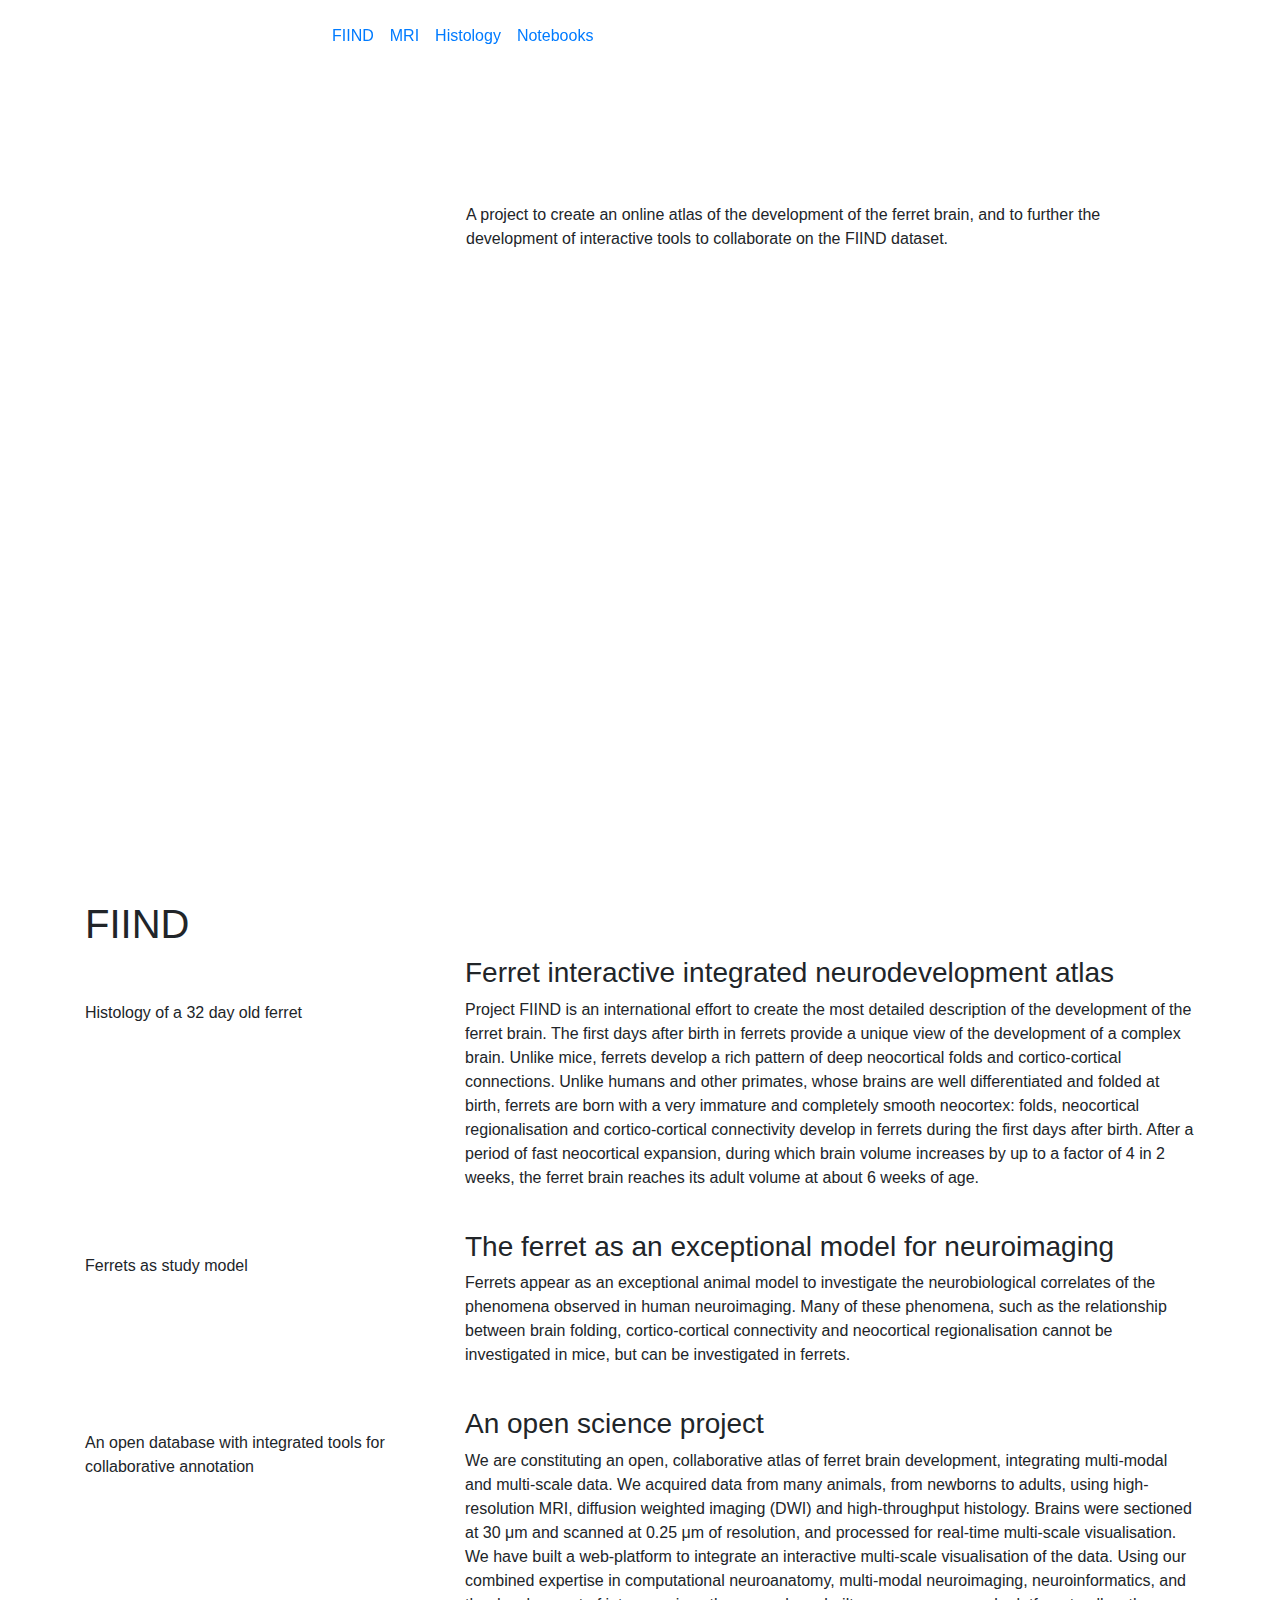
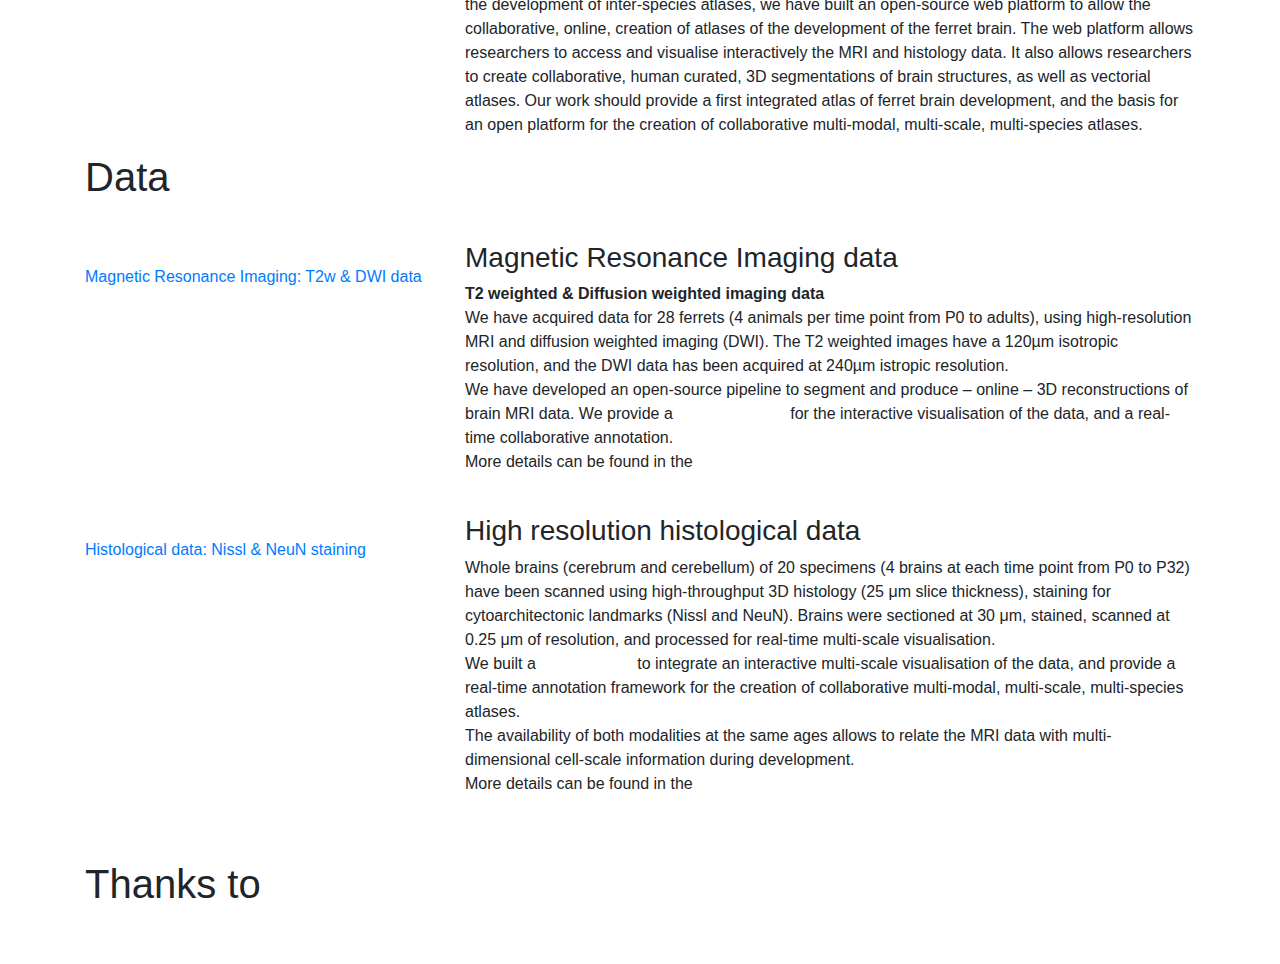
==== index.html @ 012547b7 "fix landing page style" ====
<!DOCTYPE html>
<html lang="en">
    <head>
        <title>FIIND Ferret Interactive Integrated Neurodevelopment Atlas</title>

        <link rel="stylesheet" href="https://maxcdn.bootstrapcdn.com/bootstrap/4.0.0/css/bootstrap.min.css" integrity="sha384-Gn5384xqQ1aoWXA+058RXPxPg6fy4IWvTNh0E263XmFcJlSAwiGgFAW/dAiS6JXm" crossorigin="anonymous">
        <link rel="stylesheet" href="//cdnjs.cloudflare.com/ajax/libs/fancybox/2.1.5/jquery.fancybox.min.css" media="screen">
        <link href="https://unpkg.com/aos@2.3.1/dist/aos.css" rel="stylesheet">
        <link rel="stylesheet" type="text/css" href="./css/main.css">
        <link rel='shortcut icon' type='image/x-icon' href="./favicon.ico" />
        <link href='https://fonts.googleapis.com/css?family=Montserrat' rel='stylesheet'>
        <link href='https://fonts.googleapis.com/css?family=Raleway' rel='stylesheet'>
        <link href="https://fonts.googleapis.com/css?family=Plaster" rel="stylesheet">
    </head>


    <body>

    <!-- navigation bar -->
        <!-- currently, the fixed top class is added, so it sticks to the top -->
        <!-- data value of nav bar corresponds to id in each section -->
        <nav class="navbar navbar-expand-lg fixed-top ">

            <a class="navbar-brand" href="https://neuroanatomy.github.io/" target="_blank">
                <div class="logo_naat"><p style="padding-left:2.7em;color:white;cursor:pointer;font-size:14px;font-weight:300;line-height:2.2;vertical-align: middle;">Neuroanatomie appliquée et théorique</p></div>
            </a>

            <button class="navbar-toggler myCollapsedmenuBarIcon" id="myMenuBtn" type="button" data-toggle="collapse" data-target="#myMenu" aria-controls="myMenu" aria-expanded="false" aria-label="Toggle navigation" style="padding:0;border:none;" onclick="this.blur();">
            </button>

            <div class="collapse navbar-collapse" id="myMenu" style="width:100%;">
                <a class="navbar-brand" href="#myheader">
                    <div class="logo_fiind"></div>
                </a>
                <ul class="navbar-nav mr-4" >
                    <li class="nav-item">
                        <a class="nav-link" data-value="home" href="#">FIIND</a>
                    </li>
                    <li class="nav-item">
                        <a class="nav-link" id="datatablemri" href="./datatables/mri/" target="_blank">MRI</a>
                    </li>
                    <li class="nav-item">
                        <a class="nav-link" <a id="datatablehisto" href="./datatables/histology/" target="_blank">Histology</a>
                    </li>
                    <li class="nav-item">
                        <a class="nav-link" <a id="notebooks" href="./resources/notebooks/" target="_blank">Notebooks</a>
                    </li>
                    <!--<li class="nav-item">
                        <a class="nav-link" data-value="projects" href="#">Projects</a>
                    </li>-->
                </ul>
            </div>
        </nav>


        <!-- my header -->
        <header class="header" id="myheader">
            <div class="overlay">
            </div>
            <div class="container">
                <div class="description rectangle">
                    <div class="row">
                        <!-- left side logo -->
                        <div class="col-lg-4 col-md-4 col-xs-12">
                            <div class="fiindlogobig" style="max-width:100%;transform:translate(0,0)">
                                <img src="./images/logo/fiind_with-font-and-text_all.svg" class="img-fluid" alt="">
                            </div>
                            <br/>
                        </div>
                        <!-- right side text -->
                        <div class="col-lg-8 col-md-8 col-xs-12" style="position: relative;bottom:0em;vertical-align: bottom; vertical-align: text-bottom; padding-top:8em;padding-left:1em;">
                            <p style="vertical-align: bottom;position:absolute;bottom:0.3em;padding-right: 2em;">A project to create an online atlas of the development of the ferret brain, and to further the development of interactive tools to collaborate on the FIIND dataset.
                            </p>
                        </div>
                    </div>
                </div>
            </div>
        </header>


        <!-- FIIND project description -->
        <div class="row mainpageparts" id="home">
            <div class="container">
                <h1>FIIND</h1>
                <div class="row">
                    <!-- left side 1 -->
                    <div class="col-lg-4 col-md-4 col-sm-12">
                        <div data-aos="fade-in" data-aos-easing="linear" data-aos-duration="3000" data-aos-offset="0">
                            <img data-aos="fade-in" data-aos-easing="linear" data-aos-duration="3000" data-aos-offset="0" src="./images/landing_page/histo_1.jpg" style="width:100%;padding-top:2.8em;filter:grayscale(50%) contrast(100%) opacity(90%); -webkit-filter:grayscale(50%) contrast(100%) opacity(90%);"" class="img-fluid" alt="">
                        </div>
                        <div>
                            <span>Histology of a 32 day old ferret</span>
                        </div>
                        <div><p><br></p></div>
                    </div>
                    <!-- right side 1 -->
                    <div class="col-lg-8 col-md-8 col-sm-12 desc">
                        <h3>Ferret interactive integrated neurodevelopment atlas</h3>
                        <p>Project FIIND is an international effort to create the most detailed description of the development of the ferret brain. The first days after birth in ferrets provide a unique view of the development of a complex brain. Unlike mice, ferrets develop a rich pattern of deep neocortical folds and cortico-cortical connections. Unlike humans and other primates, whose brains are well differentiated and folded at birth, ferrets are born with a very immature and completely smooth neocortex: folds, neocortical regionalisation and cortico-cortical connectivity develop in ferrets during the first days after birth. After a period of fast neocortical expansion, during which brain volume increases by up to a factor of 4 in 2 weeks, the ferret brain reaches its adult volume at about 6 weeks of age.
                            <br/><br/>
                        </p>
                    </div>
                    <!-- left side 2 -->
                    <div class="col-lg-4 col-md-4 col-sm-12">
                        <div data-aos="fade-in" data-aos-easing="linear" data-aos-duration="3000" data-aos-offset="0">
                            <img src="./images/landing_page/ferrets.jpg" style="width:100%; filter:grayscale(50%) contrast(100%) opacity(90%); -webkit-filter:grayscale(60%) contrast(100%) opacity(90%);" class="img-fluid" alt="">
                        </div>
                        <div>
                            <span>Ferrets as study model</span>
                        </div>
                        <div><p><br></p></div>
                    </div>
                    <!-- right side 2 -->
                    <div class="col-lg-8 col-md-8 col-sm-12 desc">
                        <h3>The ferret as an exceptional model for neuroimaging</h3>
                        <p>
                            Ferrets appear as an exceptional animal model to investigate the neurobiological correlates of the phenomena observed in human neuroimaging. Many of these phenomena, such as the relationship between brain folding, cortico-cortical connectivity and neocortical regionalisation cannot be investigated in mice, but can be investigated in ferrets.<br>
                        <br>
                        </p>
                    </div>
                    <!-- left side 3 -->
                    <div class="col-lg-4 col-md-4 col-sm-12">
                        <div data-aos="fade-in" data-aos-duration="3000" data-aos-offset="0">
                            <img src="./images/landing_page/collaboration.jpg" style="width:100%;filter:grayscale(50%) contrast(100%) opacity(90%); -webkit-filter:grayscale(50%) contrast(100%) opacity(90%);" class="img-fluid" alt="">
                        </div>
                        <div>
                            <span>An open database with integrated tools for collaborative annotation</span>
                        </div>
                        <div><p><br></p></div>
                    </div>
                    <!-- right side 3 -->
                    <div class="col-lg-8 col-md-8 col-sm-12 desc">
                        <h3>An open science project</h3>
                        <p>We are constituting an open, collaborative atlas of ferret brain development, integrating multi-modal and multi-scale data. We acquired data from many animals, from newborns to adults, using high-resolution MRI, diffusion weighted imaging (DWI) and high-throughput histology. Brains were sectioned at 30 μm and scanned at 0.25 μm of resolution, and processed for real-time multi-scale visualisation. We have built a web-platform to integrate an interactive multi-scale visualisation of the data. Using our combined expertise in computational neuroanatomy, multi-modal neuroimaging, neuroinformatics, and the development of inter-species atlases, we have built an open-source web platform to allow the collaborative, online, creation of atlases of the development of the ferret brain. The web platform allows researchers to access and visualise interactively the MRI and histology data. It also allows researchers to create collaborative, human curated, 3D segmentations of brain structures, as well as vectorial atlases. Our work should provide a first integrated atlas of ferret brain development, and the basis for an open platform for the creation of collaborative multi-modal, multi-scale, multi-species atlases.
                        </p>
                    </div>
                </div>
            </div>
        </div>


        <!-- Data -->
        <div class="row mainpageparts" id="data">
            <div class="container">
                <h1>Data</h1>
                <!-- visual head image of section -->
                <div class="row">
                    <!--<video class="visualintro" autoplay muted style="object-fit:cover;width:100%;height:300px;">
                        <source src="./images/videos/visintro_histo_P32.mp4" type="video/mp4" autoplay>
                        Your browser does not support the video tag.
                    </video>-->
                    <div data-aos="fade-in" data-aos-duration="3000" data-aos-offset="0">
                        <img src="./images/landing_page/histo_1_ws.jpg" style="padding-left:1em;padding-right:1em;padding-bottom:2em;filter:grayscale(50%) contrast(100%) opacity(90%); -webkit-filter:grayscale(50%) contrast(100%) opacity(90%);" class="img-fluid" alt="">
                    </div>
                </div>
                <div class="row">
                    <!-- two-spilt part -->
                    <!-- left side 1 -->
                    <div class="col-lg-4 col-md-4 col-sm-12">
                        <div data-aos="fade-in" data-aos-duration="3000" data-aos-offset="0">
                            <img src="./images/landing_page/mri1_t2w.jpg" class="img-fluid" alt="">
                        </div>
                        <div>
                            <a id="datatablemri" href="./datatables/mri/" target="_blank">
                                <span>Magnetic Resonance Imaging: T2w & DWI data</span>
                            </a>
                        </div>
                        <div><p><br></p></div>
                    </div>
                    <!-- right side 1 -->
                    <div class="col-lg-8 col-md-8 col-sm-12 desc">
                        <h3>Magnetic Resonance Imaging data</h3>
                        <p>
                            <b style="font-weight:900;">T2 weighted & Diffusion weighted imaging data</b><br/>
                            We have acquired data for 28 ferrets (4 animals per time point from P0 to adults), using high-resolution MRI and diffusion weighted imaging (DWI). The T2 weighted images have a 120µm isotropic resolution, and the DWI data has been acquired at 240µm istropic resolution.
                            <br/>We have developed an open-source pipeline to segment and produce – online – 3D reconstructions of brain MRI data. We provide a <a href="./datatables/mri/" target="_blank" style="color:white; cursor: pointer">web framework</a> for the interactive visualisation of the data, and a real-time collaborative annotation.
                            <br/>More details can be found in the <a href="https://riojournal.com/article/25312/" target="_blank" style="color:white; cursor: pointer">initial grant proposal.</a><br/>
                            <br/>
                        </p>
                    </div>
                    <!-- left side 2 -->
                    <div class="col-lg-4 col-md-4 col-sm-12">
                        <div data-aos="fade-in" data-aos-duration="3000" data-aos-offset="0">
                            <img src="./images/landing_page/slides.jpg" style="filter:grayscale(50%) contrast(100%) opacity(90%); -webkit-filter:grayscale(50%) contrast(100%) opacity(90%);" class="img-fluid" alt="">
                        </div>
                        <div>
                            <a id="datatablehisto" href="./datatables/histology/" target="_blank">
                                <span>Histological data: Nissl & NeuN staining</span>
                            </a>
                        </div>
                        <div><p><br></p></div>
                    </div>
                    <!-- right side 2 -->
                    <div class="col-lg-8 col-md-8 col-sm-12 desc">
                        <h3>High resolution histological data</h3>
                        <p>
                            Whole brains (cerebrum and cerebellum) of 20 specimens (4 brains at each time point from P0 to P32) have been scanned using high-throughput 3D histology (25 μm slice thickness), staining for cytoarchitectonic landmarks (Nissl and NeuN). Brains were sectioned at 30 μm, stained, scanned at 0.25 μm of resolution, and processed for real-time multi-scale visualisation. 
                            <br/>We built a <a href="./datatables/histology/" target="_blank" style="color:white; cursor: pointer">web-platform</a> to integrate an interactive multi-scale visualisation of the data, and provide a real-time annotation framework for the creation of collaborative multi-modal, multi-scale, multi-species atlases.
                            <br/>
                            The availability of both modalities at the same ages allows to relate the MRI data with multi-dimensional cell-scale information during development.
                             <br/>
                            More details can be found in the <a href="https://riojournal.com/article/25312/" target="_blank" style="color:white; cursor: pointer">initial grant proposal.</a><br/><br/>
                            
                            <br/>
                        </p>
                    </div>
                </div>
            </div>
        </div>


        <!-- Data Overview: Gallery with filters -->
        <!--
        <div class="row mainpageparts" id="gallery">
            <div class="container page-top">
                <h1>Overview of the datasets</h1>
        -->

                <!-- buttons for filtering -->
            <!--
                <div class="row" style="padding-top:1em;padding-left:0.1em;padding-bottom:0.5em;">
                    <div class="col-lg-12 col-md-10 col-xs-8 justify-content-center">
                        <a class="btn btn-outline-secondary filter" data-rel="all">All</a>
                        <a class="btn btn-outline-secondary filter" data-rel="structMRI">T2w</a>
                        <a class="btn btn-outline-secondary filter" data-rel="DWI">DWI</a>
                        <a class="btn btn-outline-secondary filter" data-rel="nissl">Nissl</a>
                        <a class="btn btn-outline-secondary filter" data-rel="neun">NeuN</a>
                        <a class="btn btn-outline-secondary filter" data-rel="P0">P0</a>
                        <a class="btn btn-outline-secondary filter" data-rel="P2">P2</a>
                        <a class="btn btn-outline-secondary filter" data-rel="P4">P4</a>
                        <a class="btn btn-outline-secondary filter" data-rel="P8">P8</a>
                        <a class="btn btn-outline-secondary filter" data-rel="P16">P16</a>
                        <a class="btn btn-outline-secondary filter" data-rel="P32">P32</a>
                        <a class="btn btn-outline-secondary filter" data-rel="adult">Adult</a>
                    </div>
                </div>
            -->

                <!-- Gallery of data pictures with filters and zoom-click -->
                <!--
                    <div class="row picgallery maingallery" id="maingallery">
                -->
                    <!-- Structural MRI all ages -->
                <!--
                    <div class="col-lg-3 col-md-4 col-xs-12 animation all structMRI adult">
                        <a href="./images/maingallery/mri1_t2w_adult_square.jpg" class="fancybox animation all structMRI adult" rel="lightbox">
                            <img src="./images/maingallery/mri1_t2w_adult_square.jpg" title="F01 Adult T2" class="zoom img-fluid" alt="Card image cap">
                        </a>
                    </div>
                    <div class="col-lg-3 col-md-4 col-xs-12 animation all structMRI P32">
                        <a href="./images/maingallery/mri1_t2w_P32_square.jpg" class="fancybox animation all structMRI P32" rel="ligthbox">
                            <img src="./images/maingallery/mri1_t2w_P32_square.jpg" title="F P32 T2" class="zoom img-fluid" alt="Card image cap">
                        </a>
                    </div>
                    <div class="col-lg-3 col-md-4 col-xs-12 animation all structMRI P16">
                        <a href="./images/maingallery/mri1_t2w_P16-F21_square.jpg" class="fancybox animation all structMRI P16" rel="ligthbox">
                            <img src="./images/maingallery/mri1_t2w_P16-F21_square.jpg" class="zoom img-fluid" alt="Card image cap">
                        </a>
                    </div>
                    <div class="col-lg-3 col-md-4 col-xs-12 animation all structMRI P8">
                        <a href="./images/maingallery/mri1_t2w_P8-F10_square.jpg" class="fancybox animation all structMRI P8" rel="ligthbox">
                            <img src="./images/maingallery/mri1_t2w_P8-F10_square.jpg" class="zoom img-fluid" alt="Card image cap">
                        </a>
                    </div>
                    <div class="col-lg-3 col-md-3 col-xs-4 animation all structMRI P4">
                        <a href="./images/maingallery/mri1_t2w_P4-F06_square.jpg" class="fancybox animation all structMRI P4" rel="ligthbox">
                            <img src="./images/maingallery/mri1_t2w_P4-F06_square.jpg" class="zoom img-fluid" alt="Card image cap">
                        </a>
                    </div>
                    <div class="col-lg-3 col-md-4 col-xs-4 animation all structMRI P2">
                        <a href="./images/maingallery/mri1_t2w_P2-F25_square.jpg" class="fancybox animation all structMRI P2" rel="ligthbox">
                            <img src="./images/maingallery/mri1_t2w_P2-F25_square.jpg" class="zoom img-fluid" alt="Card image cap">
                        </a>
                    </div>
                    <div class="col-lg-3 col-md-4 col-xs-4 animation all structMRI P0">
                        <a href="./images/datapreview_mri/F01_Adult.jpg" class="fancybox animation all structMRI P0" rel="ligthbox">
                            <img src="./images/datapreview_mri/F01_Adult.jpg" class="zoom img-fluid" alt="Card image cap">
                        </a>
                    </div>
                -->
                    <!-- DWI images b0 , Nissl stainings all ages, NeuN stainings -->
                <!--
                    <div class="col-lg-3 col-md-4 col-xs-4 animation all DWI P0">
                        <a href="./images/datapreview_mri/F02_P0_87.jpg" class="fancybox animation all DWI P0" rel="ligthbox">
                            <img src="./images/datapreview_mri/F02_P0_87.jpg" class="zoom img-fluid" alt="Card image cap">
                        </a>
                    </div>
                    <div class="col-lg-3 col-md-4 col-xs-6 animation all DWI P2">
                        <a href="./images/maingallery/0002.jpg" class="fancybox animation all DWI P2" rel="ligthbox">
                            <img src="./images/maingallery/0002.jpg" class="zoom img-fluid" alt="Card image cap">
                        </a>
                    </div>
                    <div class="col-lg-3 col-md-4 col-xs-6 animation all DWI P4">
                        <a href="./images/maingallery/0003.jpg" class="fancybox animation all DWI P4" rel="ligthbox">
                            <img src="./images/maingallery/0003.jpg" class="zoom img-fluid" alt="Card image cap">
                        </a>
                    </div>
                    <div class="col-lg-3 col-md-4 col-xs-6 animation all DWI P8">
                        <a href="./images/maingallery/0004.jpg" class="fancybox animation all DWI P8" rel="ligthbox">
                            <img src="./images/maingallery/0004.jpg" class="zoom img-fluid" alt="Card image cap">
                        </a>
                    </div>
                    <div class="col-lg-3 col-md-4 col-xs-6 animation all DWI P16">
                        <a href="./images/maingallery/0005.jpg" class="fancybox animation all DWI P16" rel="ligthbox">
                            <img src="./images/maingallery/0005.jpg" class="zoom img-fluid" alt="Card image cap">
                        </a>
                    </div>
                    <div class="col-lg-3 col-md-4 col-xs-6 animation all DWI P32">
                        <a href="./images/maingallery/0006.jpg" class="fancybox animation all DWI P32" rel="ligthbox">
                            <img src="./images/maingallery/0006.jpg" class="zoom img-fluid" alt="Card image cap">
                        </a>
                    </div>
                    <div class="col-lg-3 col-md-4 col-xs-6 animation all DWI adult">
                        <a href="./images/maingallery/0007.jpg" class="fancybox animation all DWI adult" rel="ligthbox">
                            <img src="./images/maingallery/0007.jpg" class="zoom img-fluid" alt="Card image cap">
                        </a>
                    </div>
                </div>
            </div>
        </div>
    -->

        <!-- Funding acknowledgements -->
        <div class="row " id="funding">
            <div class="container">
                <h1>Thanks to</h1>
                <div class="row">
                    <!-- logos with name on hover -->
                    <!-- ANR -->
                    <div class="col-lg-4 col-md-4 col-xs-6 " data-aos="fade-in" data-aos-duration="3000" data-aos-offset="0">
                        <img class="funder" src="./images/logo/anr.svg" class="img-fluid" alt="">
                    </div>
                    <!-- Institut Pasteur -->
                    <div class="col-lg-4 col-md-4 col-xs-6 " data-aos="fade-in" data-aos-duration="3000" data-aos-offset="0">
                        <img class="funder" src="./images/logo/pasteur.svg" class="img-fluid" alt="">
                    </div>
                    <!-- Human Brain Project Education Programme -->
                    <div class="col-lg-4 col-md-4 col-xs-6 " data-aos="fade-in" data-aos-duration="3000" data-aos-offset="0">
                        <img class="funder" src="./images/logo/hbp.png" class="img-fluid" alt="">
                    </div>
                    <!-- Radboud University -->
                    <div class="col-lg-4 col-md-4 col-xs-6 " data-aos="fade-in" data-aos-duration="3000" data-aos-offset="0">
                        <img class="funder" src="./images/logo/radboud.svg" class="img-fluid" alt="">
                    </div>
                    <!-- McGill -->
                    <div class="col-lg-4 col-md-4 col-xs-6 " data-aos="fade-in" data-aos-duration="3000" data-aos-offset="0">
                        <img class="funder" src="./images/logo/mcgill.svg" class="img-fluid" alt="">
                    </div>
                    <!-- CEA -->
                    <div class="col-lg-4 col-md-4 col-xs-6 " data-aos="fade-in" data-aos-duration="3000" data-aos-offset="0">
                        <img class="funder" src="./images/logo/cea.svg" class="img-fluid" alt="">
                    </div>
                </div>
            </div>
        </div>


        <script
            src="https://code.jquery.com/jquery-3.3.1.min.js"
            integrity="sha256-FgpCb/KJQlLNfOu91ta32o/NMZxltwRo8QtmkMRdAu8="
            crossorigin="anonymous">
        </script>
        <!--<script src='https://cdn.jsdelivr.net/npm/jquery@3.1.1/dist/jquery.min.js'></script>-->
        <script src="//cdnjs.cloudflare.com/ajax/libs/fancybox/2.1.5/jquery.fancybox.min.js"></script>
        <script src="//maxcdn.bootstrapcdn.com/bootstrap/4.0.0/js/bootstrap.min.js"></script>
        <script src="https://unpkg.com/aos@2.3.1/dist/aos.js"></script>
        <script src="./js/main.js"></script>

        <script>
            AOS.init();
        </script>

        
        <!-- Global site tag (gtag.js) - Google Analytics -->


    </body>
</html>
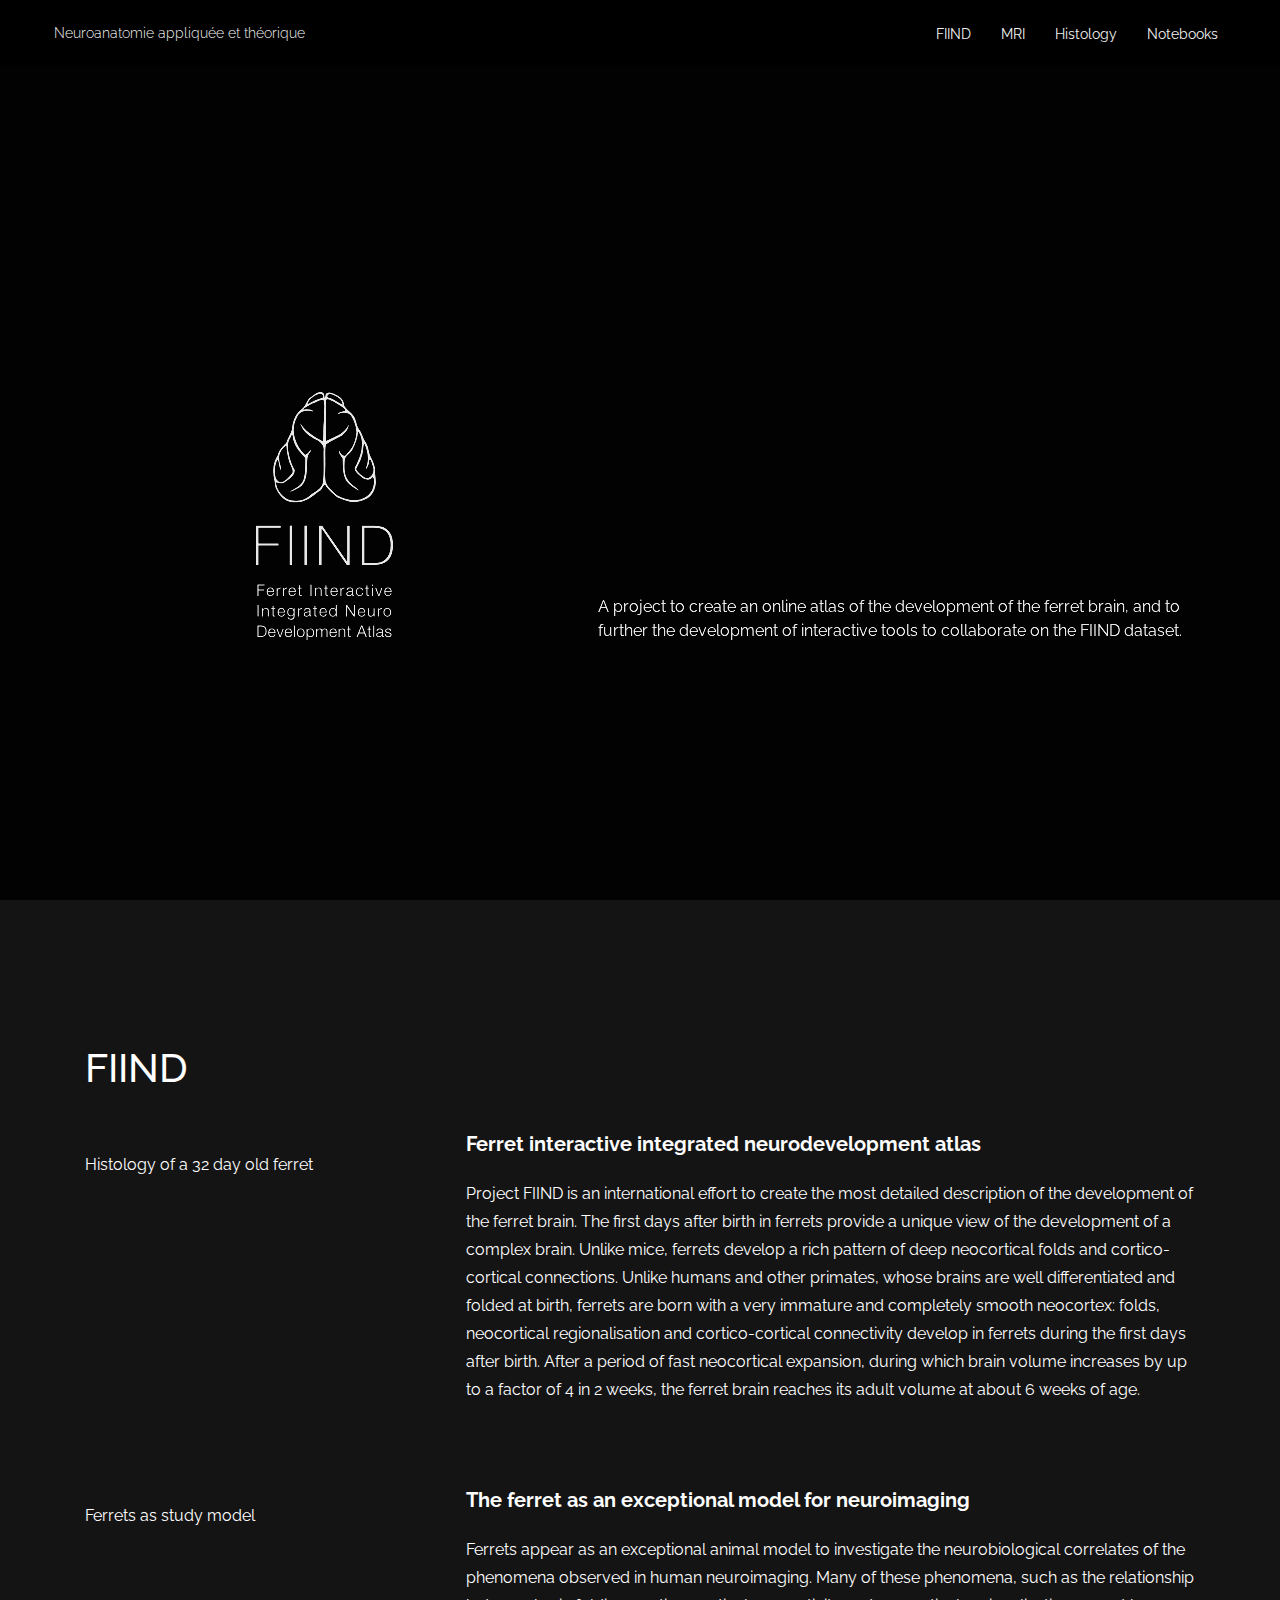
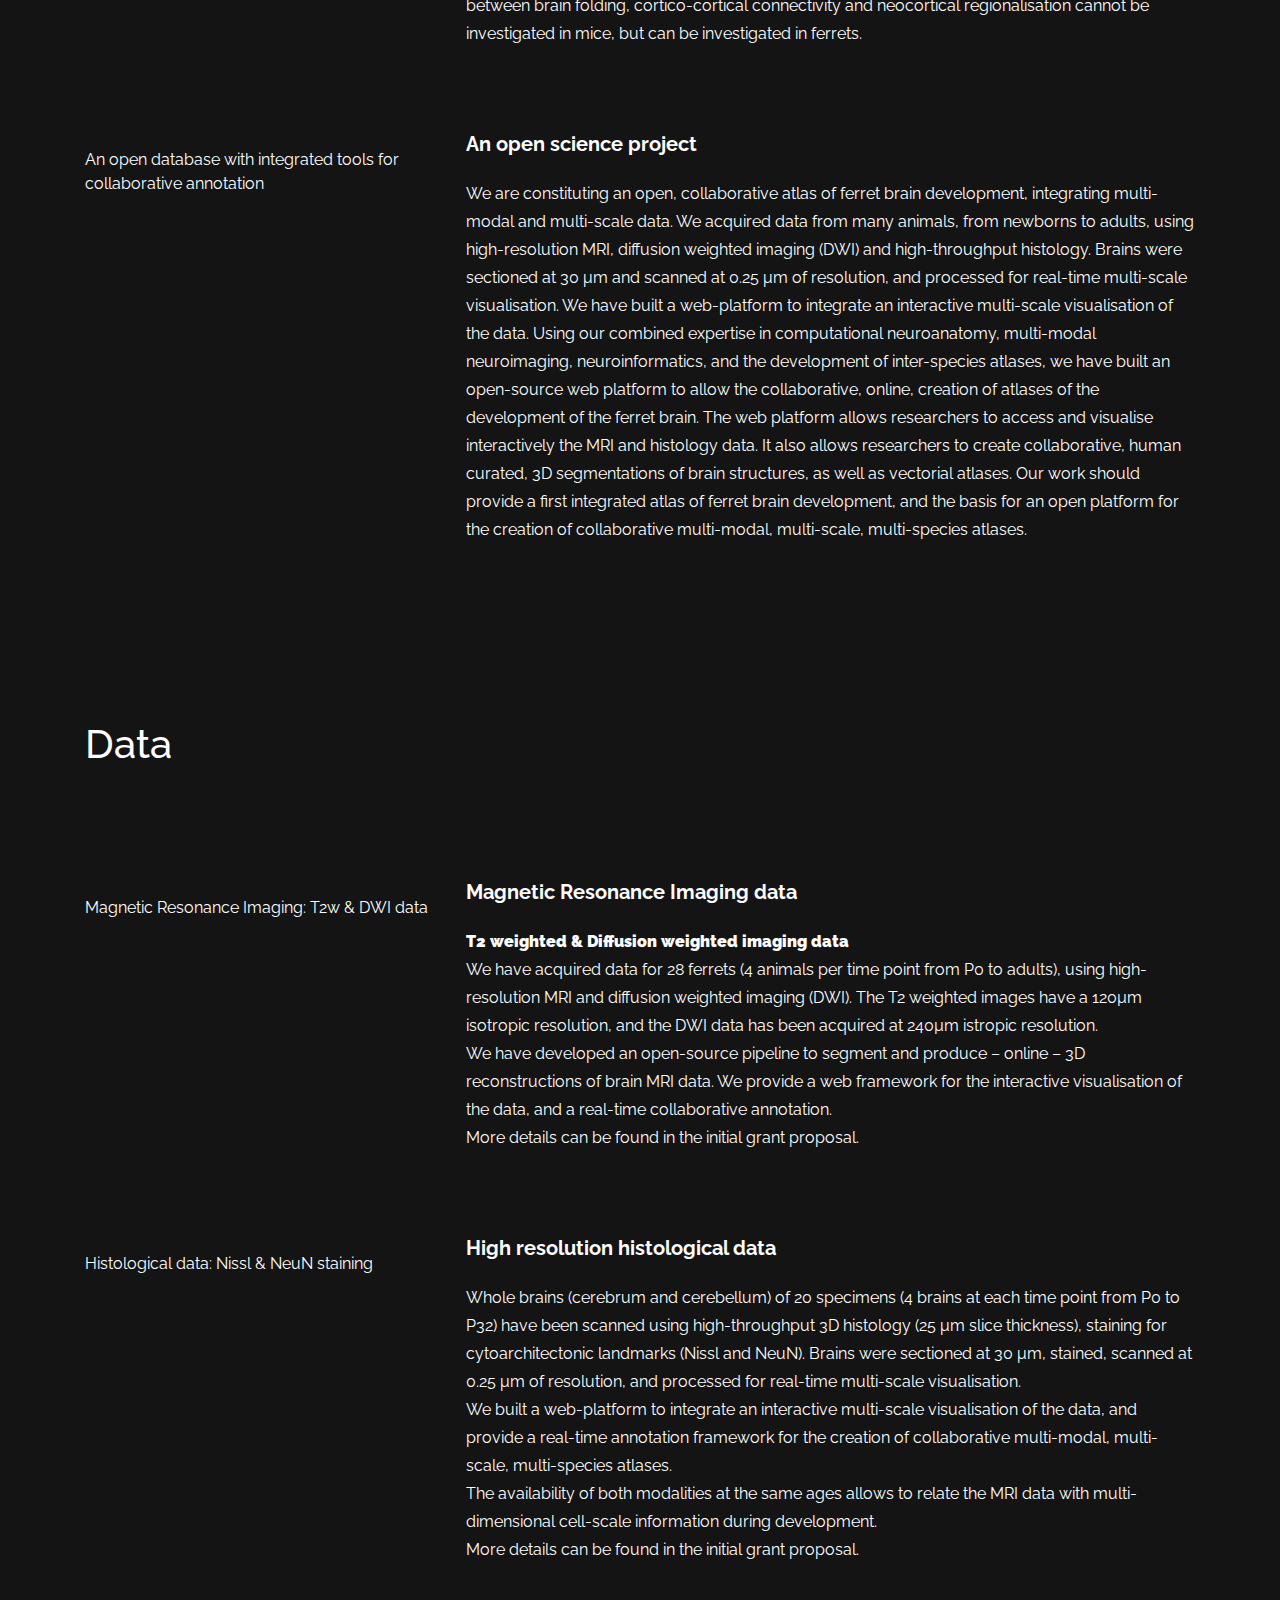
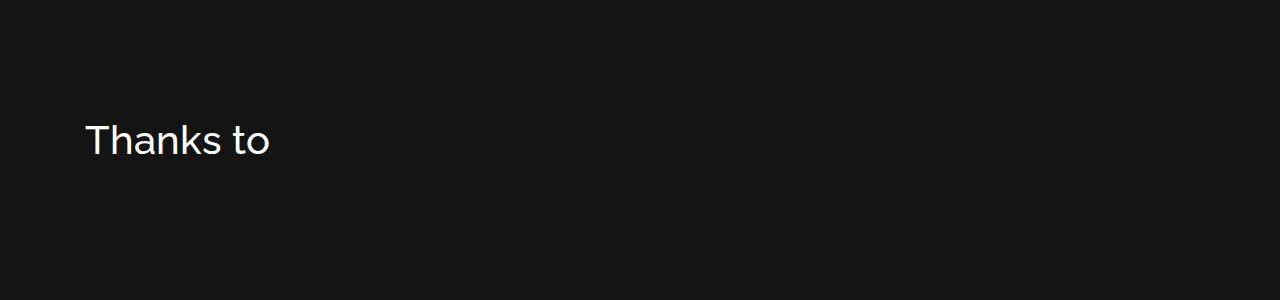
==== commit 499b03c7: "fix menu button on landing page" ====
--- a/index.html
+++ b/index.html
@@ -25,7 +25,7 @@
                 <div class="logo_naat"><p style="padding-left:2.7em;color:white;cursor:pointer;font-size:14px;font-weight:300;line-height:2.2;vertical-align: middle;">Neuroanatomie appliquée et théorique</p></div>
             </a>
 
-            <button class="navbar-toggler myCollapsedmenuBarIcon" id="myMenuBtn" type="button" data-toggle="collapse" data-target="#myMenu" aria-controls="myMenu" aria-expanded="false" aria-label="Toggle navigation" style="padding:0;border:none;" onclick="this.blur();">
+            <button class="navbar-toggler landing-page myCollapsedMenuBarIcon" id="myMenuBtn" type="button" data-toggle="collapse" data-target="#myMenu" aria-controls="myMenu" aria-expanded="false" aria-label="Toggle navigation" style="padding:0;border:none; width:1.5em;height:1.5em;" onclick="this.blur();">
             </button>
 
             <div class="collapse navbar-collapse" id="myMenu" style="width:100%;">
--- a/css/main.css
+++ b/css/main.css
@@ -0,0 +1,554 @@
+@import url('https://fonts.googleapis.com/css?family=Raleway');
+
+html,h1,h2,h3,h4,h5,h6,a {
+    font-family: 'Raleway', sans-serif;
+    /*font-family: 'Montserrat', sans-serif;*/
+}
+body {
+    font-family: 'Raleway', sans-serif;
+    padding: 0;
+    margin: 0;
+    /*background:#111;*/
+    background: rgb(20, 20, 20);
+    color: #fff;
+}
+
+/* Logo in the header */
+.logo_fiind {
+    width: 2.0em;
+    height: 2.0em;
+    background-image: url(../images/logo/fiind_inverted.svg);
+    background-size: 100%;
+    background-repeat: no-repeat;
+    transition-property: background-image;
+    transition: all .3s ease-in-out;
+    -webkit-transition: all .3s ease-in-out;
+    -moz-transition: all .3s ease-in-out;
+    -o-transition: all .3s ease-in-out;
+    -ms-transition: all .3s ease-in-out;
+}
+.logo_fiind:hover {
+    background-image: url(../images/logo/fiind.svg);
+}
+.logo_naat {
+    width: 1.5em;
+    height: 1.5em;
+    background-image: url(../images/logo/naat.svg);
+    background-size: 100%;
+    background-repeat: no-repeat;
+    transition-property: background-image;
+    transition: all .3s ease-in-out;
+    -webkit-transition: all .3s ease-in-out;
+    -moz-transition: all .3s ease-in-out;
+    -o-transition: all .3s ease-in-out;
+    -ms-transition: all .3s ease-in-out;
+}
+.logo_naat:hover {
+    /*background-image: url(./images/logo/naat_inverted.svg);*/
+    background-image: url(../images/logo/naat.svg);
+}
+
+/* menu collapsed button for all pages but landing page */
+.myCollapsedMenuBarIcon {
+    width: 1.5em;
+    height: 1.5em;
+    background-image: url(../images/logo/menubar.svg);
+    background-repeat: no-repeat;
+    background-size: 100%;
+    transition: .3s ease-in-out;
+    -webkit-transition: .3s ease-in-out;
+}
+.myCollapsedMenuBarIcon:hover {
+    background-image: url(../images/logo/menubar_inverted.svg);
+}
+/* menu collapsed button for landing page */
+.landing-page .myCollapsedMenuBarIcon {
+    background-image: url(./images/logo/menubar.svg);
+}
+.landing-page .myCollapsedMenuBarIcon:hover {
+    background-image: url(./images/logo/menubar_inverted.svg);
+}
+
+/* menu on small screens */
+#myMenu {
+    text-align: right;
+    right: 0em;
+    border: 0px;
+    background: rgba(0,0,0,0.5);
+    width: 100%;
+    /* height:2.7em; */
+}
+
+/* navigation */
+.navbar {
+    background: #000;
+    /* height: 2.7em; */
+    /*text-align: center;*/
+}
+.nav-link, .navbar-brand {
+    /*color: #f4f4f4;*/
+    cursor: pointer;
+    text-decoration: none;
+    color: white;
+    border-style: solid;
+    border-width: 0px 0px 0.1px 0px;
+    padding-bottom: 3px;
+    opacity: 0.95;
+    border-bottom: 1px solid transparent;
+    transition: border-bottom 0.5s;
+    transition: color 0.5s;
+}
+/*
+.navbar-brand {
+    position: absolute;
+    top: 50%;
+    left: 50%;
+    transform: translate(-50%, -50%);
+}
+*/
+.nav-link {
+    margin-right: 1em !important;
+    font-size: 14px;
+    font-weight: 400 !important;
+    text-align: -webkit-match-parent;
+}
+.nav-link:hover {
+    /*background: #333;*/
+    color: #bbb;
+    text-decoration: none;
+    border-style: solid;
+    /*border-width: 0px 0px 0.1px 0px;*/
+    border-style: solid;
+    border-bottom: 1px solid white;
+    padding-bottom: 3px;
+    opacity: 1;
+}
+.navbar-collapse {
+    justify-content: flex-end;
+}
+
+.navbar-toggler {
+    /*background:#fff !important;*/
+    line-height: 0.6;
+    border-radius: 50%;
+}
+
+button:focus {
+    outline: none;
+}
+button:active,.button:active:focus,.button:visited {
+    outline: none;
+}
+
+
+/* header with image and description text */
+.header {
+    position: relative;
+    background-color: black;
+    background-image: url('../images/landing_page/header_bg.jpg');
+    background-repeat: no-repeat;
+    background-attachment: fixed;
+    background-size: cover;
+    -webkit-background-size: cover;
+    -moz-background-size: cover;
+    -o-background-size: cover;
+    background-position: center;
+    filter: grayscale(50%) contrast(150%) opacity(90%);
+    -webkit-filter: grayscale(80%) contrast(150%) opacity(90%);
+}
+/* header transparent overlay */
+.rectangle {
+    position: absolute;
+    min-height: 30%;
+    min-width: 100%;
+    left: 0;
+    top: 0;
+    background: rgba(0, 0, 0, 0.5);
+}
+/* description box */
+.description {
+    position: absolute;
+    top: 40%;
+    margin: auto;
+    padding: 2em;
+    padding-left: 20%;
+}
+.description h1 {
+/*    color:#560020ff;*/
+    color: #fff;
+    font-weight: semi-bold;
+    font-family: 'Montserrat', sans-serif;
+}
+.description p {
+    color: #fff;
+    font-size: 16px;
+    font-weight: normal;
+    width: 100%;
+    max-width: 640px;
+    line-height: 1.5;
+    /*padding: 2em 0 1em 0;*/
+}
+.description button {
+    background: #fff;
+    color: #000;
+/*    background:#560020ff;*/
+/*    color:#fff;*/
+    border: none;
+}
+.btn btn-outline-secondary {
+    background: #fff;
+    color: #5ff;
+    border: none;
+}
+
+/* Main page parts: Home page FIIND, Data, Interaction & Collaboration, Projects, Team, Funding */
+/* visual intro */
+.visualintro {
+    width: 100%;
+    /*padding-top: 2em;*/
+}
+/* viewer for MRI data */
+#viewer {
+    padding-top: 2em;
+    position: absolute;
+    left: 50%;
+    transform: translate(-50%,0);
+}
+
+.mainpageparts {
+    margin: 4em 0;
+    padding: 1em;
+    position: relative;
+}
+.mainpageparts h1 {
+    color: #fff;
+    margin: 1.6em 0 0 0;
+    text-align: left;
+}
+.mainpageparts img {
+    /*height: 100%;*/
+    width: 100%;
+    padding: 2.5em 0 0 0.1em;
+}
+/* image caption left */
+.mainpageparts span {
+    /*display: block;*/
+    text-align: left;
+    color: #fff;
+    position: absolute;
+    padding: 1em 0 0 0;
+}
+/* Text Block right side container */
+/* vertical line */
+.mainpageparts .desc {
+    padding: 2.5em 1em 0 1em;
+}
+/* subheadings of the text block */
+.mainpageparts .desc h3 {
+    color: #fdfdfd;
+    font-size: 20px;
+    font-weight: bold;
+}
+/* text of text block right side */
+.mainpageparts .desc p {
+    line-height: 1.75;
+    color: #fff;
+    padding-top: 1em;
+}
+
+/* Gallery –– static gallery */
+/*
+.gallery {
+    margin: 4em 0;
+    position: relative;
+}
+.gallery h1 {
+    color:#560020ff;
+    margin: 1em 0 1em 1.75em;
+    text-align:left;
+}
+.gallery img {
+  height: 15rem;
+  width: 100%;
+  margin: 0em;
+}
+*/
+
+/* Main page data gallery */
+/* Filter Buttons */
+.filter {
+    padding-left: 1.1rem;
+    padding-right: 1.1rem;
+    margin-right: 1.1rem;
+    margin-bottom: 0.8rem;
+    text-decoration: none;
+    color: white;
+    border-style: solid;
+    border-width: 0px 0px 0.1px 0px;
+    padding-bottom: 3px;
+    opacity: 0.95;
+    border-bottom: 1px solid transparent;
+    transition: border-bottom 0.5s;
+    transition: color 0.5s;
+}
+.filter:focus {
+    color: #bbb;
+    text-decoration: none;
+    border-style: solid;
+    padding-bottom: 3px;
+    opacity: 1.0;
+    border-bottom: 1px solid white;
+    transition: border-bottom 0.5s;
+    transition: color 0.5s;
+}
+.filter:active,.filter:active:focus {
+    color: #bbb;
+    text-decoration: none;
+    border-style: solid;
+    padding-bottom: 3px;
+    opacity: 1.0;
+    border-bottom: 1px solid white;
+    transition: border-bottom 0.5s;
+    transition: color 0.5s;
+}
+.btn.btn-outline-secondary.filter {
+    padding-left: 1.1rem;
+    padding-right: 1.1rem;
+    margin-right: 1.1rem;
+    text-decoration: none;
+    background: none;
+    border-radius: 0;
+    border-style: solid;
+    padding-bottom: 3px;
+    opacity: 0.95;
+    border-bottom: 1px solid transparent;
+    transition: border-bottom 0.5s;
+    transition: color 0.5s;
+}
+.btn.btn-outline-secondary.filter:focus {
+    text-decoration: none;
+    background: none;
+    color: #bbb;
+    border-radius: 0;
+    border-style: solid;
+    padding-bottom: 3px;
+    opacity: 1.0;
+    border-bottom: 1px solid white;
+    transition: border-bottom 0.5s;
+    transition: color 0.5s;
+}
+.btn.btn-outline-secondary.filter:active,.btn.btn-outline-secondary.filter:active:focus {
+    text-decoration: none;
+    background: none;
+    border-radius: 0;
+    color: #bbb;
+    border-style: solid;
+    padding-bottom: 3px;
+    opacity: 1.0;
+    border-bottom: 1px solid white;
+    transition: border-bottom 0.5s;
+    transition: color 0.5s;
+}
+a.filter:hover, a.filter:active {
+    text-decoration: none;
+    background: none;
+    border-radius: 0;
+    color: #bbb;
+    border-style: solid;
+    padding-bottom: 3px;
+    opacity: 1.0;
+    border-bottom: 1px solid white;
+    transition: border-bottom 0.5s;
+    transition: color 0.5s;
+}
+a.btn.btn-outline-secondary.filter:hover, a.btn.btn-outline-secondary.filter:active {
+    text-decoration: none;
+    background: none;
+    border-radius: 0;
+    color: #bbb;
+    border-style: solid;
+    padding-bottom: 3px;
+    opacity: 1.0;
+    border-bottom: 1px solid white;
+    transition: border-bottom 0.5s;
+    transition: color 0.5s;
+}
+
+/* Mainpage gallery pictures */
+.gallery h1 {
+    color: #fff;
+    margin: 1.6em 0 0 0;
+    text-align: left;
+}
+.maingallery {
+    margin: 4em 0;
+    position: relative;
+}
+.maingallery .pics {
+    -webkit-transition: all 350ms ease;
+    transition: all 350ms ease;
+}
+.maingallery img {
+    height: 15rem;
+    width: 100%;
+    margin: 0em;
+}
+.maingallery .animation {
+    -webkit-transform: scale(1);
+    -ms-transform: scale(1);
+    transform: scale(1);
+}
+/*
+@media (max-width: 400px) {
+    .btn.filter {
+        padding-left: 1.1rem;
+        padding-right: 1.1rem;
+    }
+}
+*/
+
+/* data overview – images as overview over available projects */
+.projects {
+    margin: 4em 0;
+    position: relative;
+}
+/* Projects */
+.projects h1 {
+    color:#fff;
+    padding: 2em 0 0 0.1em;
+}
+.projects .item {
+    position: relative;
+    overflow: hidden;
+    padding:0em;
+    padding-top:2em;
+}
+/* change cursor to pointer over image */
+.item {
+    cursor: pointer;
+    padding-top:2em;
+}
+/* so that image size and caption width and overlay width match */
+.pourtour {
+    padding: 0.3em; /* := x */
+    position:relative;
+}
+/* subtitle below the project picture */
+/* x=0.3 */
+.projects .des {
+    background: rgba(0, 0, 0, 0.3);
+    color: #fff;
+    text-align: left;
+    transition:.3s ease-in-out;
+    position: absolute;
+    width: calc( 100% - 0.6em ); /* 2x */
+    max-width:550px;
+    bottom: 24px;
+    transform: translate( 0,-0.3em); /* x */
+}
+/* overlay over the project picture */
+.projects .item:hover .des {
+    height: calc( 100% - 0.6em ); /* 2x */
+    background: rgba(0, 0, 0, 0.3);
+    position: absolute;
+    width:calc( 100% - 0.6em ); /* 2x */
+    top: 0.6em; /* 2x */
+    border-bottom-left-radius: 0;
+}
+
+
+/* single projects projectdetails */
+.projectdetails {
+    margin: 4em 0;
+    padding: 1em;
+    position: relative;
+}
+.projectdetails h1 {
+    color:#560020ff;
+    margin: 0em 0 0 0;
+    text-align:left;
+}
+.projectdetails img {
+    width: 100%;
+    padding:2.5em 0 0 0.1em;
+}
+/* image caption left */
+.projectdetails span {
+    /*display: block;*/
+    text-align:left;
+    color: #000;
+    position: absolute;
+    padding: 1em 0em 0em 0em;
+}
+/* Text Block right side container */
+/* vertical line */
+.projectdetails .desc {
+    padding: 2.5em 1em 0 1em;
+    /*border-left:4px solid #671036;*/
+}
+/* subheadings of the text block */
+.projectdetails .desc h3 {
+    color: #560020ff;
+    font-size:20px;
+    font-weight:bold;
+}
+/* text of text block right side */
+.projectdetails .desc p {
+    line-height:1.75;
+    color:#000;
+    padding-top:1em;
+}
+
+
+/* Data picture gallery */
+.picgallery {
+    margin:0.1em 0 0.5em 0;
+}
+.thumb {
+    margin-bottom: 1.5em;
+}
+img.zoom {
+    width: 100%;
+    /*width: 200px;*/
+    /*height: 200px;*/
+    border-radius:5px;
+    object-fit:cover;
+    transition: all .3s ease-in-out;
+    -webkit-transition: all .3s ease-in-out;
+    -moz-transition: all .3s ease-in-out;
+    -o-transition: all .3s ease-in-out;
+    -ms-transition: all .3s ease-in-out;
+}
+.transition {
+    -webkit-transform: scale(1.2); 
+    -moz-transform: scale(1.2);
+    -o-transform: scale(1.2);
+    transform: scale(1.2);
+}
+
+
+/* funding agency logos */
+.funder {
+    width: 15rem;
+    max-height:14.5rem;
+    padding: 2em;
+    position: relative;
+    transform: translate(20%,0);
+    text-align: center;
+    justify-content: center;
+    justify-items: center;
+}
+.funder img{
+    text-align: center;
+    justify-content: center;
+    justify-items: center;
+}
+
+
+/* CSS specific to iOS devices */ 
+/* background-attachment: fixed; doesn't work on iOS */
+@supports (-webkit-overflow-scrolling: touch) {
+    .header {
+        background-attachment: scroll;
+    }
+}
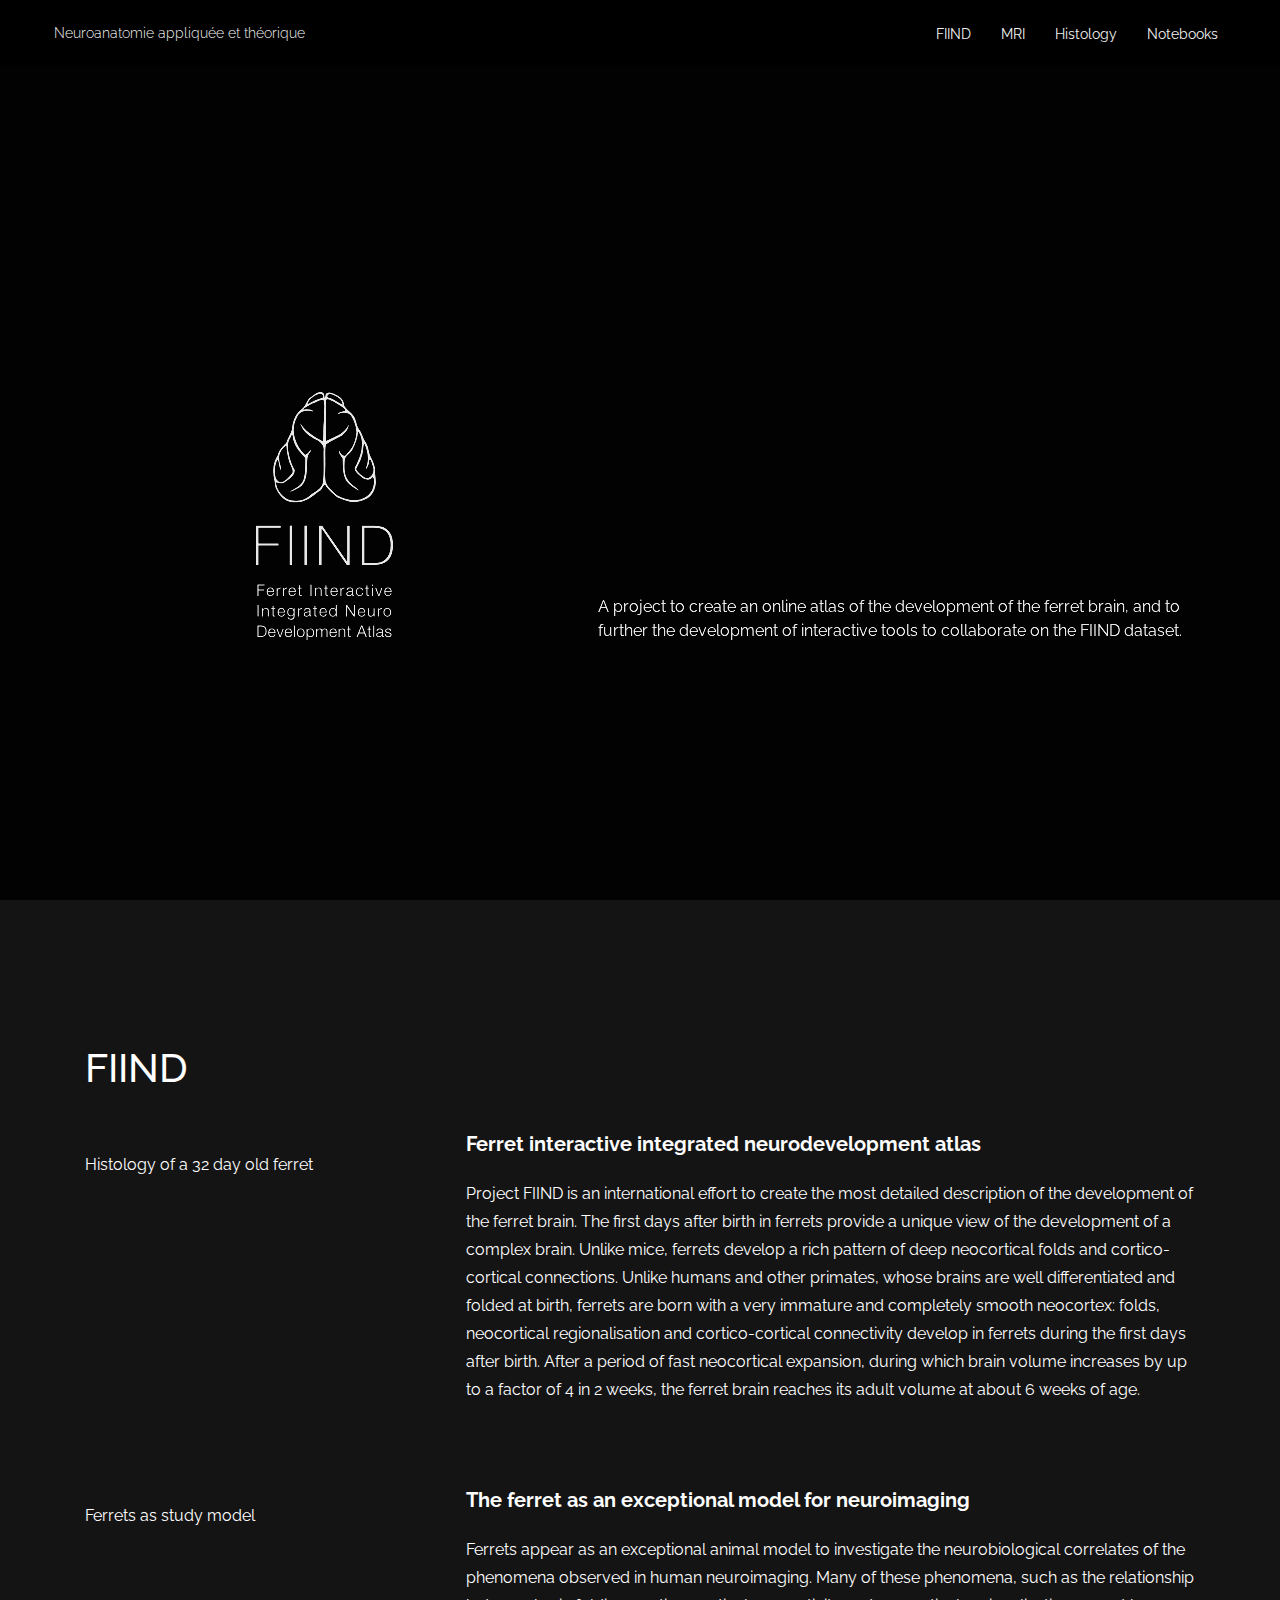
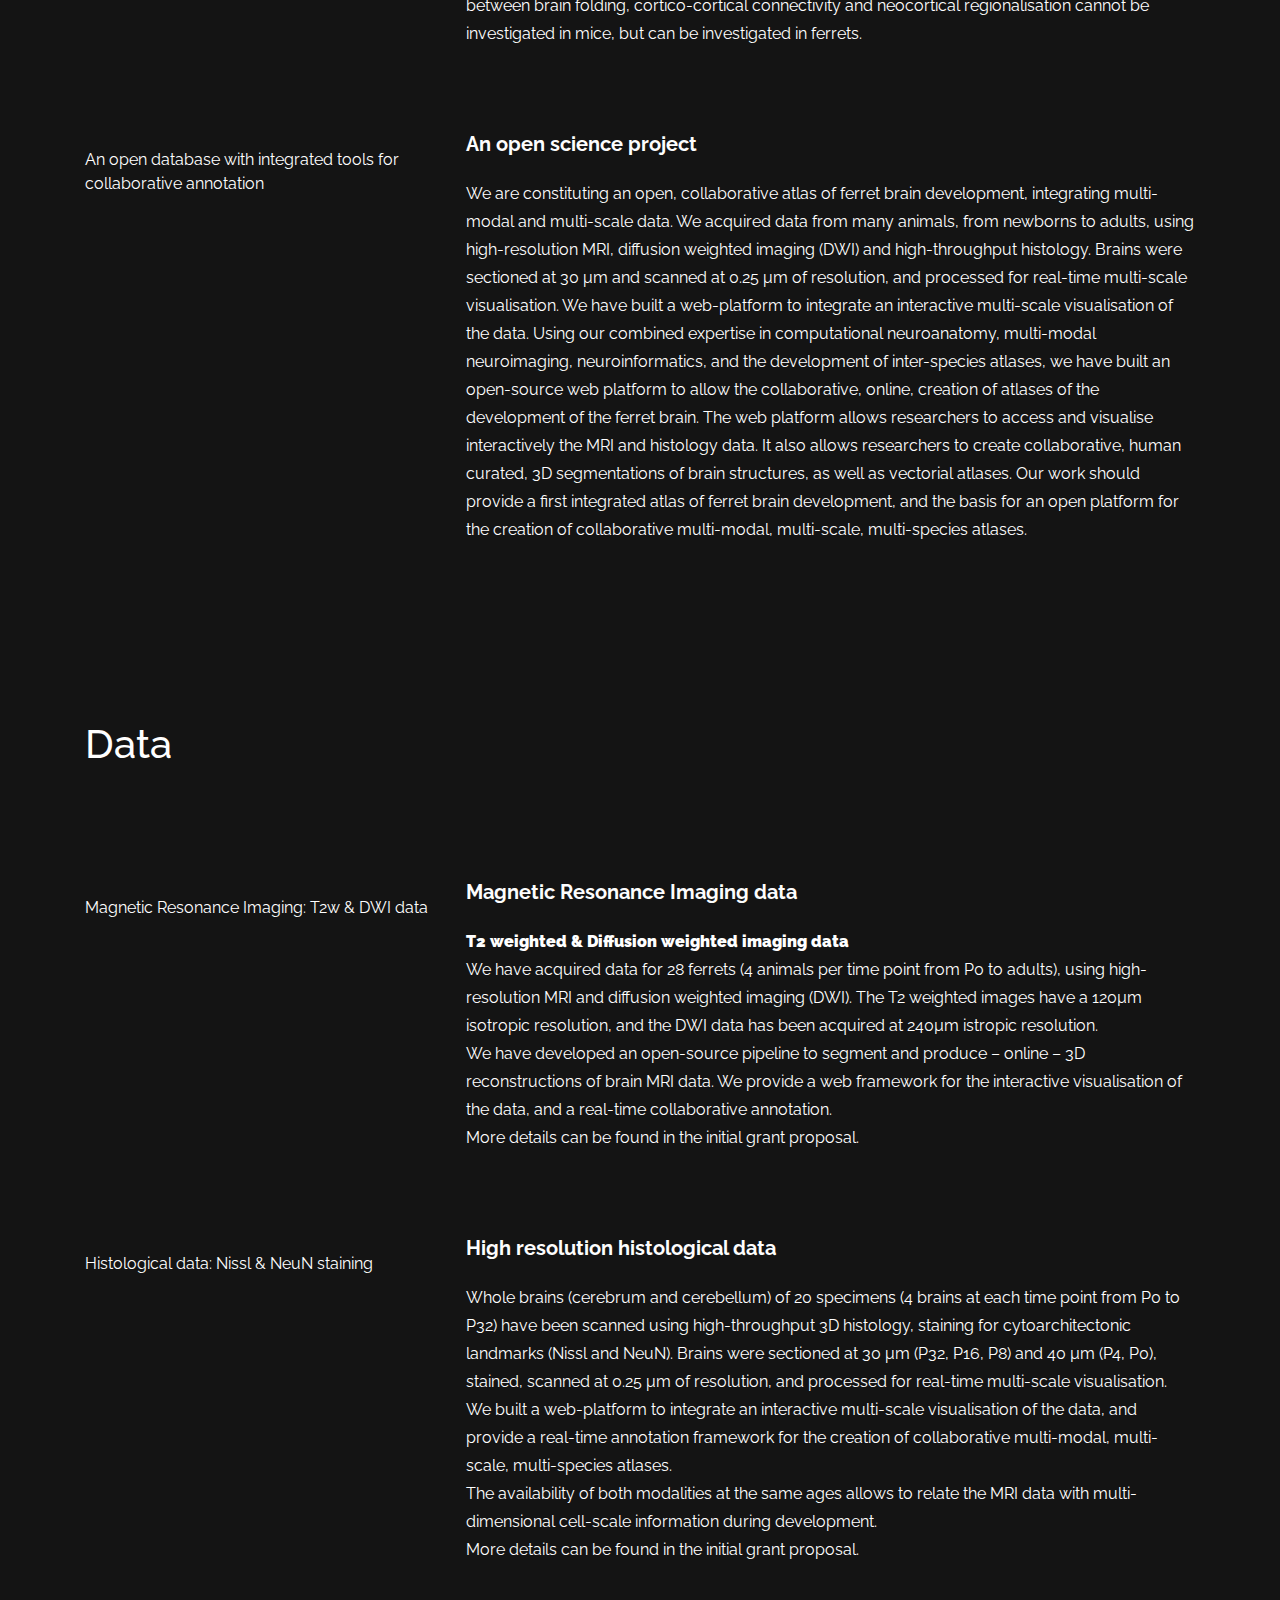
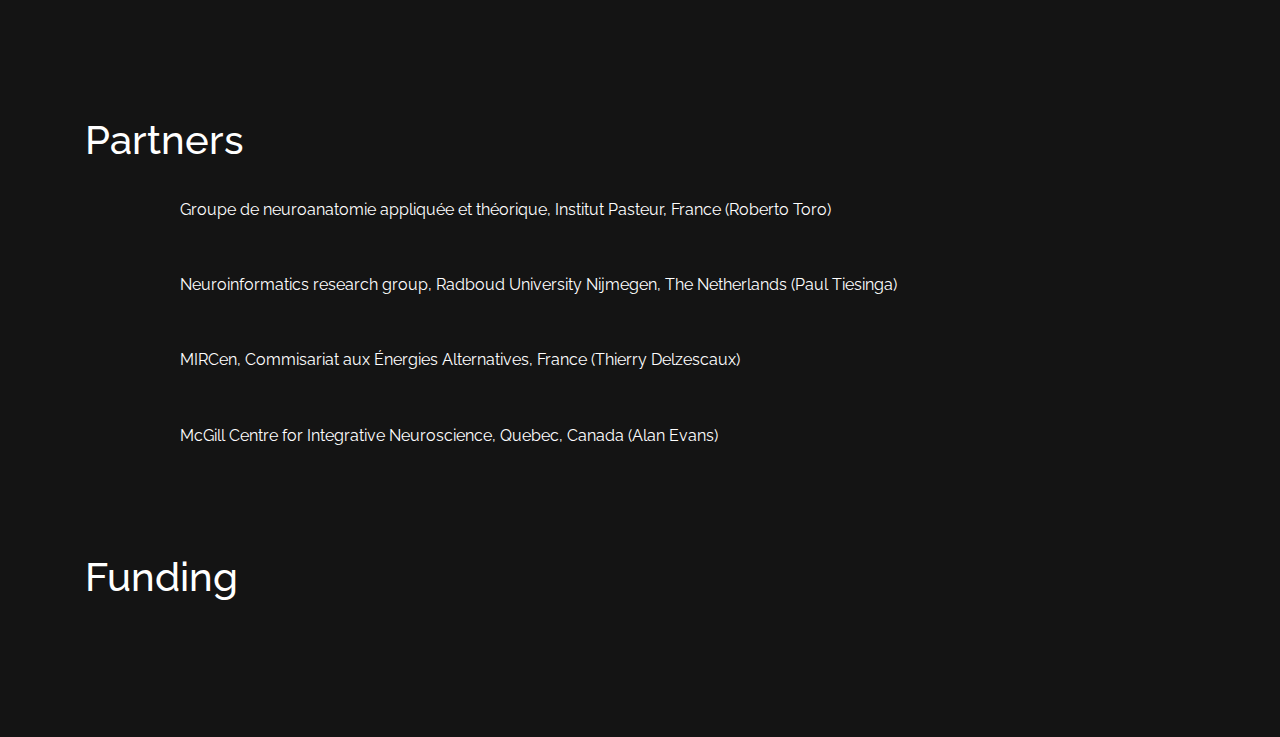
==== commit 7c5d3e67: "added project partner section" ====
--- a/index.html
+++ b/index.html
@@ -194,13 +194,12 @@
                     <div class="col-lg-8 col-md-8 col-sm-12 desc">
                         <h3>High resolution histological data</h3>
                         <p>
-                            Whole brains (cerebrum and cerebellum) of 20 specimens (4 brains at each time point from P0 to P32) have been scanned using high-throughput 3D histology (25 μm slice thickness), staining for cytoarchitectonic landmarks (Nissl and NeuN). Brains were sectioned at 30 μm, stained, scanned at 0.25 μm of resolution, and processed for real-time multi-scale visualisation. 
+                            Whole brains (cerebrum and cerebellum) of 20 specimens (4 brains at each time point from P0 to P32) have been scanned using high-throughput 3D histology, staining for cytoarchitectonic landmarks (Nissl and NeuN). Brains were sectioned at 30 μm (P32, P16, P8) and 40 µm (P4, P0), stained, scanned at 0.25 μm of resolution, and processed for real-time multi-scale visualisation. 
                             <br/>We built a <a href="./datatables/histology/" target="_blank" style="color:white; cursor: pointer">web-platform</a> to integrate an interactive multi-scale visualisation of the data, and provide a real-time annotation framework for the creation of collaborative multi-modal, multi-scale, multi-species atlases.
                             <br/>
                             The availability of both modalities at the same ages allows to relate the MRI data with multi-dimensional cell-scale information during development.
                              <br/>
                             More details can be found in the <a href="https://riojournal.com/article/25312/" target="_blank" style="color:white; cursor: pointer">initial grant proposal.</a><br/><br/>
-                            
                             <br/>
                         </p>
                     </div>
@@ -320,10 +319,76 @@
         </div>
     -->
 
+        <!-- Project partners -->
+        <div class="row " id="partners">
+            <div class="container">
+                <h1>Partners</h1>
+                <div class="row">
+                    <!-- left side 1 -->
+                    <div class="col-lg-1 col-md-1 col-sm-2">
+                        <div data-aos="fade-in" data-aos-duration="3000" data-aos-offset="0">
+                            <img src="./images/logo/naat.svg" class="img-fluid partner-logos" alt="">
+                        </div>
+                    </div>
+                    <!-- right side 1 -->
+                    <div class="col-lg-8 col-md-8 col-sm-12 desc partner-names">
+                        <p>
+                            <a href="https://neuroanatomy.github.io/" target="_blank" style="color:white; cursor: pointer;">Groupe de neuroanatomie appliquée et théorique, Institut Pasteur, France (Roberto Toro)</a>
+                        </p>
+                    </div>
+                </div>
+                <div class="row">
+                    <!-- left side 2 -->
+                    <div class="col-lg-1 col-md-1 col-sm-2">
+                        <div data-aos="fade-in" data-aos-duration="3000" data-aos-offset="0">
+                            <img src="./images/logo/radboud.svg" class="img-fluid partner-logos" alt="">
+                        </div>
+                    </div>
+                    <!-- right side 2 -->
+                    <div class="col-lg-8 col-md-8 col-sm-12 desc partner-names">
+                        <p>
+                            <a href="https://www.ru.nl/donders/research/theme-4-neural-computation-neurotechnology/research-groups-theme-4/neuroinformatics/" target="_blank" style="color:white; cursor: pointer;">Neuroinformatics research group, Radboud University Nijmegen, The Netherlands (Paul Tiesinga)</a>
+                        </p>
+                    </div>
+                </div>
+                <div class="row">
+                    <!-- left side 3 -->
+                    <div class="col-lg-1 col-md-1 col-sm-2">
+                        <div data-aos="fade-in" data-aos-duration="3000" data-aos-offset="0">
+                            <img src="./images/logo/cea.svg" class="img-fluid partner-logos" alt="">
+                        </div>
+                    </div>
+                    <!-- right side 3 -->
+                    <div class="col-lg-8 col-md-8 col-sm-12 desc partner-names">
+                        <p>
+                            <a href="http://jacob.cea.fr/drf/ifrancoisjacob/Pages/Departements/MIRCen.aspx" target="_blank" style="color:white; cursor: pointer;">MIRCen, Commisariat aux Énergies Alternatives, France (Thierry Delzescaux)</a>
+                        </p>
+                    </div>
+                </div>
+                <div class="row">
+                    <!-- left side 4 -->
+                    <div class="col-lg-1 col-md-1 col-sm-2">
+                        <div data-aos="fade-in" data-aos-duration="3000" data-aos-offset="0">
+                            <img src="./images/logo/mcgill.svg" class="img-fluid partner-logos" alt="">
+                        </div>
+                        <div><p><br></p></div>
+                    </div>
+                    <!-- right side 4 -->
+                    <div class="col-lg-8 col-md-8 col-sm-12 desc partner-names">
+                        <p>
+                            <a href="https://mcin.ca/" target="_blank" style="color:white; cursor: pointer;">McGill Centre for Integrative Neuroscience, Quebec, Canada (Alan Evans)</a>
+                            <br/>
+                        </p>
+                    </div>
+                </div>
+            </div>
+        </div>
+
+
         <!-- Funding acknowledgements -->
         <div class="row " id="funding">
             <div class="container">
-                <h1>Thanks to</h1>
+                <h1>Funding</h1>
                 <div class="row">
                     <!-- logos with name on hover -->
                     <!-- ANR -->
--- a/css/main.css
+++ b/css/main.css
@@ -201,7 +201,7 @@
     border: none;
 }
 
-/* Main page parts: Home page FIIND, Data, Interaction & Collaboration, Projects, Team, Funding */
+/* Main page parts: Home page FIIND, Data, ((Projects)), Partners, Funding */
 /* visual intro */
 .visualintro {
     width: 100%;
@@ -406,6 +406,17 @@
     }
 }
 */
+
+/* Partners */
+.partner-logos {
+    margin-top: 1em;
+    height: 2.7em;
+}
+.partner-names {
+    margin-top: 1em;
+    line-height: 2.7em;
+    vertical-align: middle;
+}
 
 /* data overview – images as overview over available projects */
 .projects {
@@ -527,6 +538,10 @@
 }
 
 
+/* funding */
+#funding {
+    margin-top: 5em;
+}
 /* funding agency logos */
 .funder {
     width: 15rem;
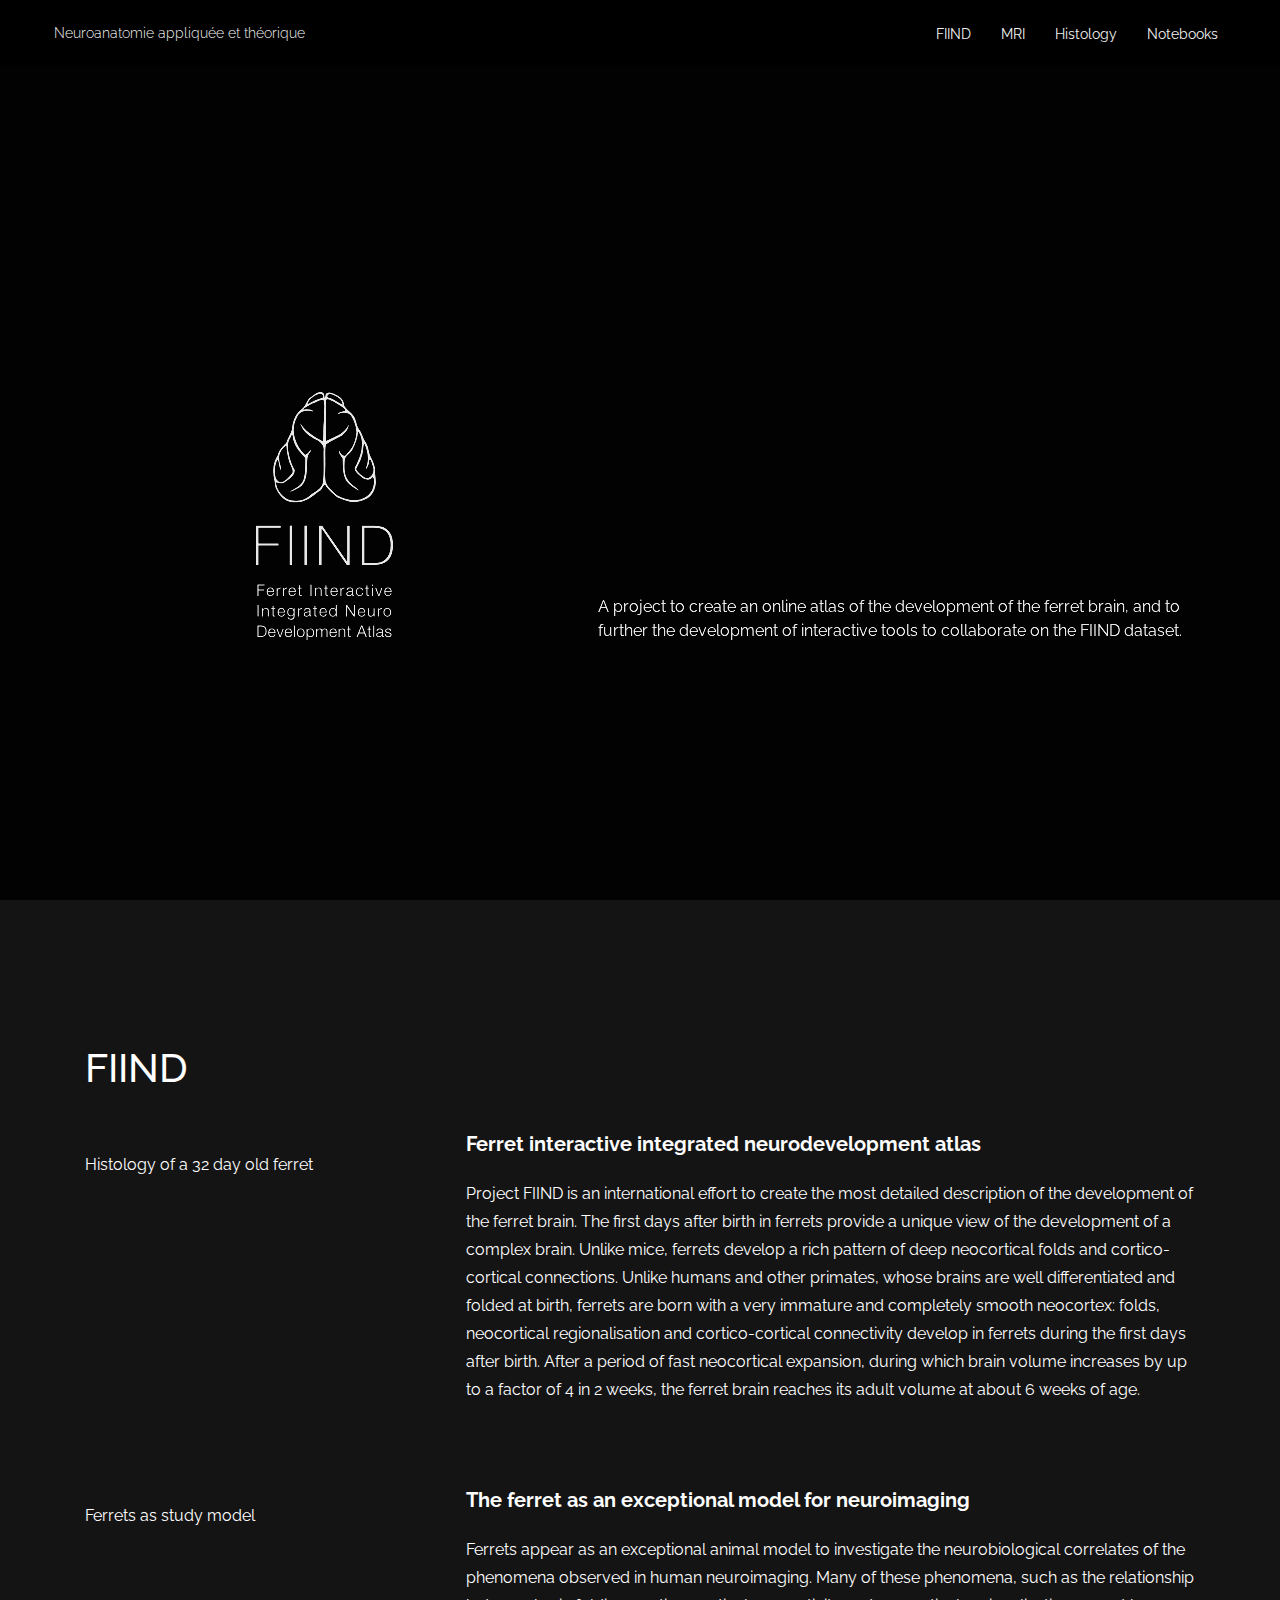
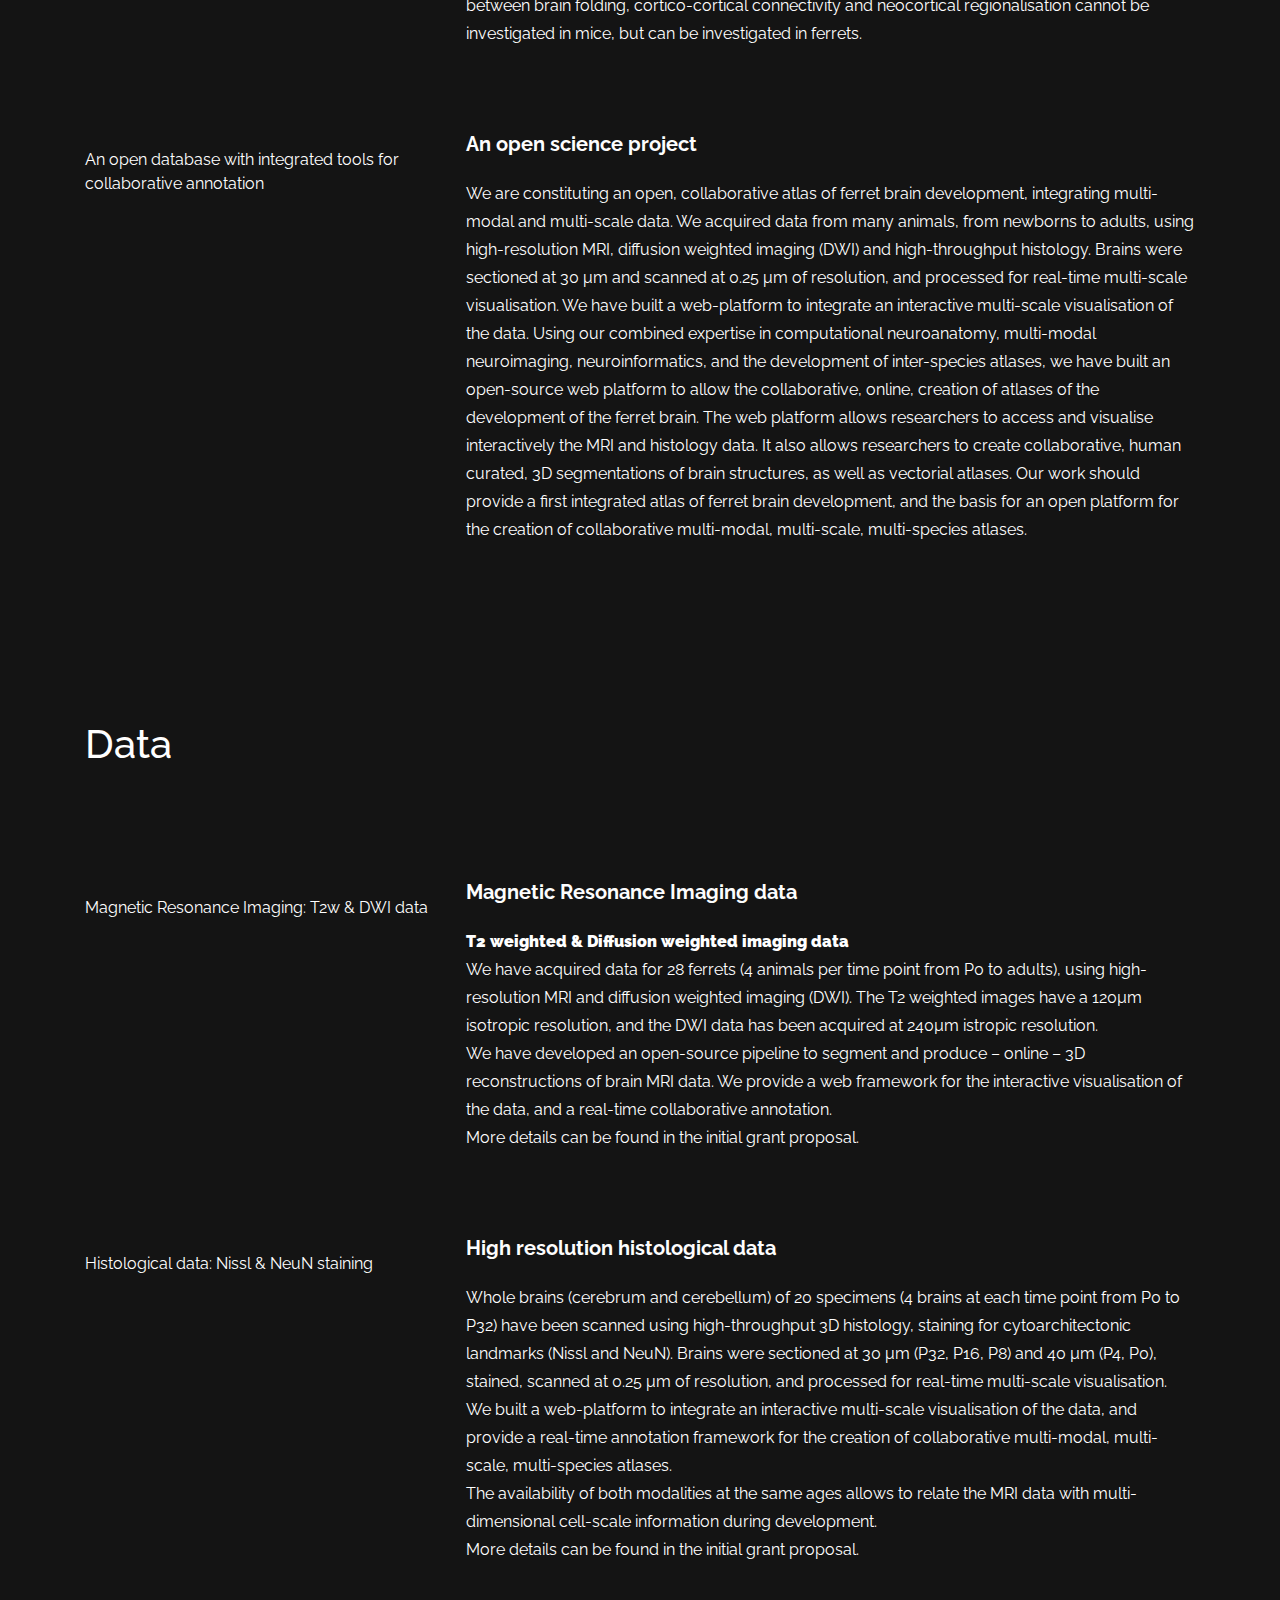
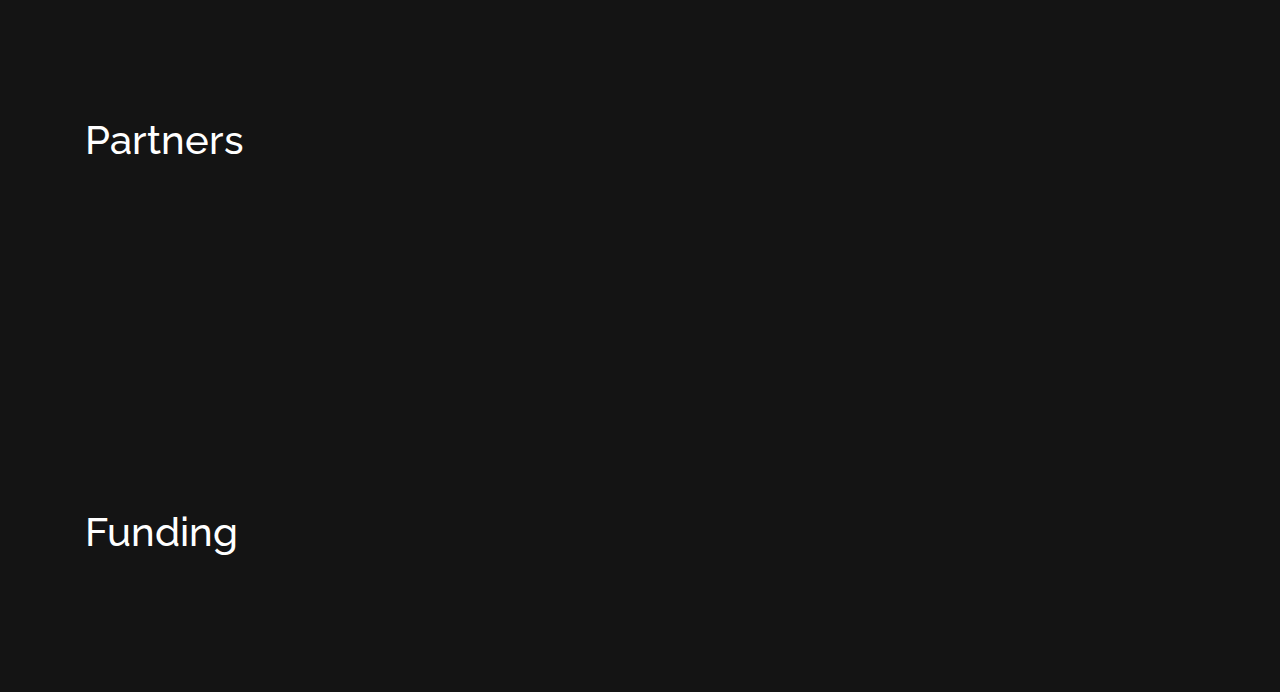
==== commit 6988118a: "restructure partners part" ====
--- a/index.html
+++ b/index.html
@@ -323,62 +323,88 @@
         <div class="row " id="partners">
             <div class="container">
                 <h1>Partners</h1>
-                <div class="row">
-                    <!-- left side 1 -->
-                    <div class="col-lg-1 col-md-1 col-sm-2">
-                        <div data-aos="fade-in" data-aos-duration="3000" data-aos-offset="0">
-                            <img src="./images/logo/naat.svg" class="img-fluid partner-logos" alt="">
-                        </div>
-                    </div>
-                    <!-- right side 1 -->
-                    <div class="col-lg-8 col-md-8 col-sm-12 desc partner-names">
-                        <p>
-                            <a href="https://neuroanatomy.github.io/" target="_blank" style="color:white; cursor: pointer;">Groupe de neuroanatomie appliquée et théorique, Institut Pasteur, France (Roberto Toro)</a>
-                        </p>
-                    </div>
-                </div>
-                <div class="row">
-                    <!-- left side 2 -->
-                    <div class="col-lg-1 col-md-1 col-sm-2">
-                        <div data-aos="fade-in" data-aos-duration="3000" data-aos-offset="0">
-                            <img src="./images/logo/radboud.svg" class="img-fluid partner-logos" alt="">
-                        </div>
-                    </div>
-                    <!-- right side 2 -->
-                    <div class="col-lg-8 col-md-8 col-sm-12 desc partner-names">
-                        <p>
-                            <a href="https://www.ru.nl/donders/research/theme-4-neural-computation-neurotechnology/research-groups-theme-4/neuroinformatics/" target="_blank" style="color:white; cursor: pointer;">Neuroinformatics research group, Radboud University Nijmegen, The Netherlands (Paul Tiesinga)</a>
-                        </p>
-                    </div>
-                </div>
-                <div class="row">
-                    <!-- left side 3 -->
-                    <div class="col-lg-1 col-md-1 col-sm-2">
-                        <div data-aos="fade-in" data-aos-duration="3000" data-aos-offset="0">
-                            <img src="./images/logo/cea.svg" class="img-fluid partner-logos" alt="">
-                        </div>
-                    </div>
-                    <!-- right side 3 -->
-                    <div class="col-lg-8 col-md-8 col-sm-12 desc partner-names">
-                        <p>
-                            <a href="http://jacob.cea.fr/drf/ifrancoisjacob/Pages/Departements/MIRCen.aspx" target="_blank" style="color:white; cursor: pointer;">MIRCen, Commisariat aux Énergies Alternatives, France (Thierry Delzescaux)</a>
-                        </p>
-                    </div>
-                </div>
-                <div class="row">
-                    <!-- left side 4 -->
-                    <div class="col-lg-1 col-md-1 col-sm-2">
-                        <div data-aos="fade-in" data-aos-duration="3000" data-aos-offset="0">
-                            <img src="./images/logo/mcgill.svg" class="img-fluid partner-logos" alt="">
-                        </div>
-                        <div><p><br></p></div>
-                    </div>
-                    <!-- right side 4 -->
-                    <div class="col-lg-8 col-md-8 col-sm-12 desc partner-names">
-                        <p>
-                            <a href="https://mcin.ca/" target="_blank" style="color:white; cursor: pointer;">McGill Centre for Integrative Neuroscience, Quebec, Canada (Alan Evans)</a>
-                            <br/>
-                        </p>
+                <!-- Institut Pasteur -->
+                <div class="row">
+                    <div class="col-lg-12 col-md-12 col-sm-12">
+                        <div data-aos="fade-in" data-aos-duration="3000" data-aos-offset="0">
+                            <div style="display:table">
+                                <a href="https://neuroanatomy.github.io/"
+                                   target="_blank"
+                                   style="color:white; cursor: pointer;">
+                                    <img src="./images/logo/pasteur.svg" class="partner-logos" alt="">
+                                    <div style="display:table-cell">
+                                        <a href="https://neuroanatomy.github.io/"
+                                        target="_blank"
+                                        style="color:white; cursor: pointer;">
+                                        Groupe de neuroanatomie appliquée et théorique, Institut Pasteur, France (Roberto Toro)
+                                        </a>
+                                    </div>
+                                </a>
+                            </div>
+                        </div>
+                    </div>
+                </div>
+                <!-- Radboud U -->
+                <div class="row">
+                    <div class="col-lg-12 col-md-12 col-sm-12">
+                        <div data-aos="fade-in" data-aos-duration="3000" data-aos-offset="0">
+                            <div style="display:table">
+                                <a href="https://www.ru.nl/donders/research/theme-4-neural-computation-neurotechnology/research-groups-theme-4/neuroinformatics/"
+                                   target="_blank"
+                                   style="color:white; cursor: pointer;">
+                                    <img src="./images/logo/radboud.svg" class="partner-logos" alt="">
+                                    <div style="display:table-cell">
+                                            <a href="https://www.ru.nl/donders/research/theme-4-neural-computation-neurotechnology/research-groups-theme-4/neuroinformatics/"
+                                            target="_blank"
+                                            style="color:white; cursor: pointer;">
+                                            Neuroinformatics research group, Radboud University Nijmegen, The Netherlands (Paul Tiesinga)
+                                        </a>
+                                    </div>
+                                </a>
+                            </div>
+                        </div>
+                    </div>
+                </div>
+                <!-- MIRCen -->
+                <div class="row">
+                    <div class="col-lg-12 col-md-12 col-sm-12">
+                        <div data-aos="fade-in" data-aos-duration="3000" data-aos-offset="0">
+                            <div style="display:table">
+                                <a href="http://jacob.cea.fr/drf/ifrancoisjacob/Pages/Departements/MIRCen.aspx"
+                                   target="_blank"
+                                   style="color:white; cursor: pointer;">
+                                    <img src="./images/logo/cea.svg" class="partner-logos" alt="">
+                                    <div style="display:table-cell">
+                                            <a href="http://jacob.cea.fr/drf/ifrancoisjacob/Pages/Departements/MIRCen.aspx"
+                                            target="_blank"
+                                            style="color:white; cursor: pointer;">
+                                            MIRCen, Commisariat aux Énergies Alternatives, France (Thierry Delzescaux)
+                                        </a>
+                                    </div>
+                                </a>
+                            </div>
+                        </div>
+                    </div>
+                </div>
+                <!-- MCGill -->
+                <div class="row">
+                    <div class="col-lg-12 col-md-12 col-sm-12">
+                        <div data-aos="fade-in" data-aos-duration="3000" data-aos-offset="0">
+                            <div style="display:table">
+                                <a href="https://mcin.ca/"
+                                   target="_blank"
+                                   style="color:white; cursor: pointer;">
+                                    <img src="./images/logo/mcgill.svg" class="partner-logos" alt="">
+                                    <div style="display:table-cell">
+                                            <a href="https://mcin.ca/"
+                                            target="_blank"
+                                            style="color:white; cursor: pointer;">
+                                            McGill Centre for Integrative Neuroscience, Quebec, Canada (Alan Evans)
+                                        </a>
+                                    </div>
+                                </a>
+                            </div>
+                        </div>
                     </div>
                 </div>
             </div>
@@ -393,7 +419,7 @@
                     <!-- logos with name on hover -->
                     <!-- ANR -->
                     <div class="col-lg-4 col-md-4 col-xs-6 " data-aos="fade-in" data-aos-duration="3000" data-aos-offset="0">
-                        <img class="funder" src="./images/logo/anr.svg" class="img-fluid" alt="">
+                        <img class="funder" src="./images/logo/anr.svg" title="ANR"" class="img-fluid" alt="">
                     </div>
                     <!-- Institut Pasteur -->
                     <div class="col-lg-4 col-md-4 col-xs-6 " data-aos="fade-in" data-aos-duration="3000" data-aos-offset="0">
--- a/css/main.css
+++ b/css/main.css
@@ -407,16 +407,6 @@
 }
 */
 
-/* Partners */
-.partner-logos {
-    margin-top: 1em;
-    height: 2.7em;
-}
-.partner-names {
-    margin-top: 1em;
-    line-height: 2.7em;
-    vertical-align: middle;
-}
 
 /* data overview – images as overview over available projects */
 .projects {
@@ -538,6 +528,14 @@
 }
 
 
+/* Partners */
+.partner-logos {
+    padding: 2em;
+    width: 10rem;
+    max-height:10rem !important;
+}
+
+
 /* funding */
 #funding {
     margin-top: 5em;
